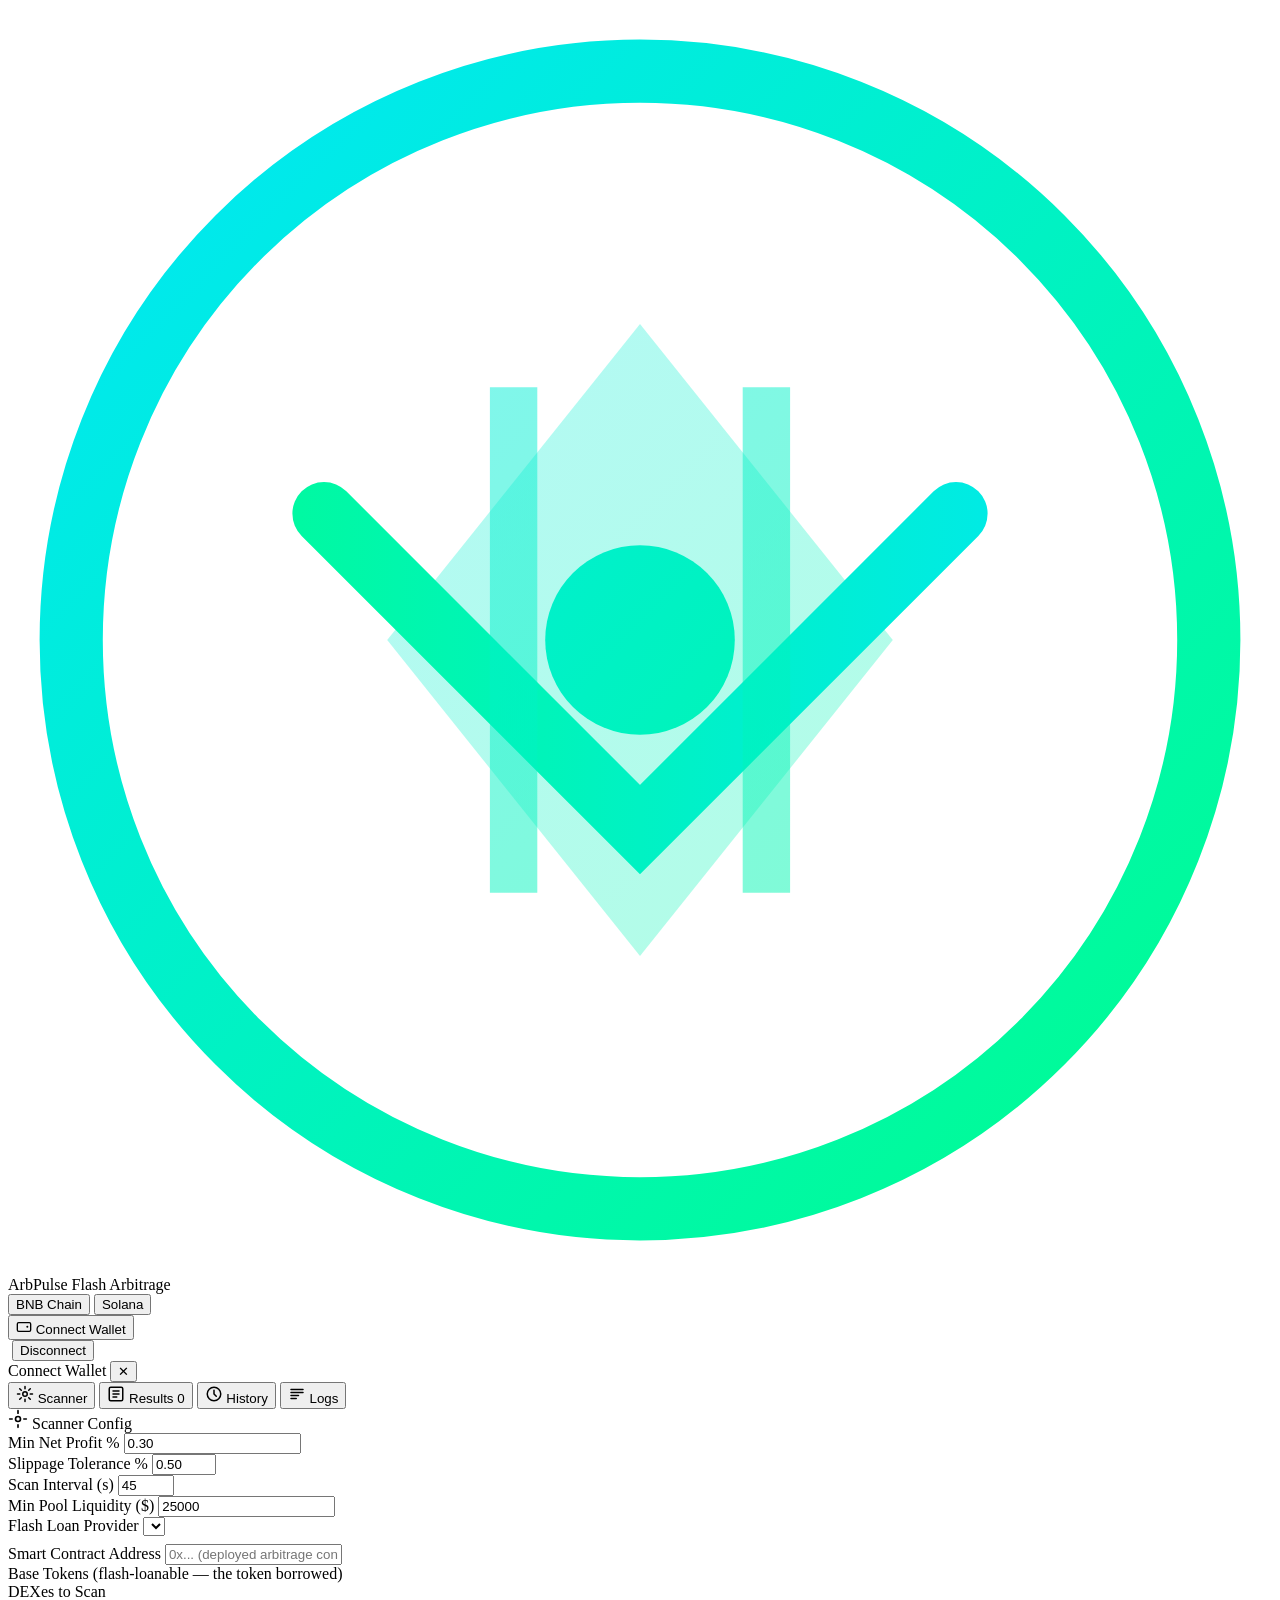
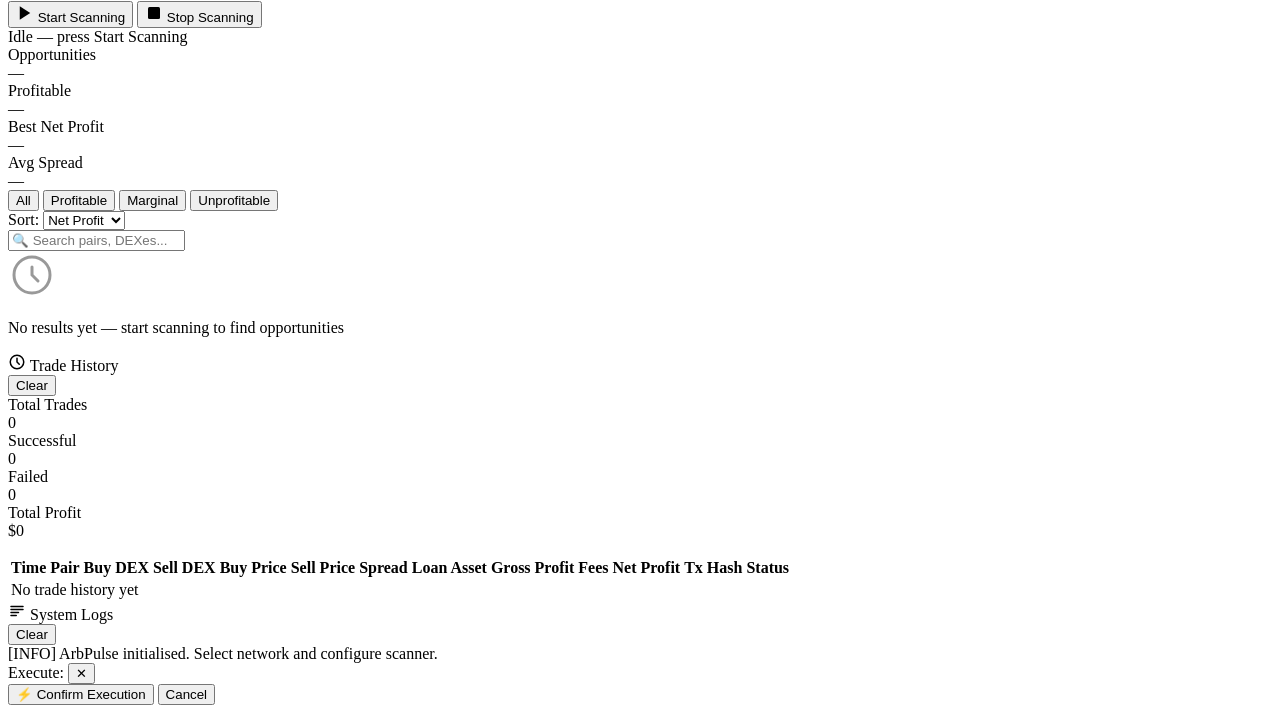
==== frontend/index.html @ ff440da9 "Rename index.html to frontend/index.html" ====
<!DOCTYPE html>
<html lang="en">
<head>
<meta charset="UTF-8">
<meta name="viewport" content="width=device-width, initial-scale=1.0">
<title>ArbPulse — DEX Flash Arbitrage Scanner</title>
<link rel="preconnect" href="https://fonts.googleapis.com">
<link rel="preconnect" href="https://fonts.gstatic.com" crossorigin>
<link href="https://fonts.googleapis.com/css2?family=Space+Mono:wght@400;700&family=Syne:wght@400;600;700;800&display=swap" rel="stylesheet">
<link rel="stylesheet" href="css/styles.css">
</head>
<body>
<div id="noise-overlay"></div>
<div id="grid-bg"></div>

<!-- ─── HEADER ─────────────────────────────────────────────────── -->
<header id="main-header">
  <div class="header-inner">
    <div class="logo-area">
      <svg class="logo-icon" viewBox="0 0 40 40" fill="none" xmlns="http://www.w3.org/2000/svg">
        <circle cx="20" cy="20" r="18" stroke="url(#lgr)" stroke-width="2"/>
        <path d="M12 20 L20 10 L28 20 L20 30 Z" fill="url(#lgr)" opacity="0.3"/>
        <path d="M10 16 L20 26 L30 16" stroke="url(#lgr2)" stroke-width="2" stroke-linecap="round" fill="none"/>
        <circle cx="20" cy="20" r="3" fill="url(#lgr)"/>
        <path d="M16 12 L16 28 M24 12 L24 28" stroke="url(#lgr)" stroke-width="1.5" opacity="0.5"/>
        <defs>
          <linearGradient id="lgr" x1="0" y1="0" x2="40" y2="40" gradientUnits="userSpaceOnUse">
            <stop offset="0%" stop-color="#00e5ff"/>
            <stop offset="100%" stop-color="#00ff87"/>
          </linearGradient>
          <linearGradient id="lgr2" x1="0" y1="0" x2="40" y2="0" gradientUnits="userSpaceOnUse">
            <stop offset="0%" stop-color="#00ff87"/>
            <stop offset="100%" stop-color="#00e5ff"/>
          </linearGradient>
        </defs>
      </svg>
      <div class="logo-text">
        <span class="logo-name">ArbPulse</span>
        <span class="logo-sub">Flash Arbitrage</span>
      </div>
    </div>

    <!-- Network selector -->
    <div class="network-pills">
      <button class="network-pill active" data-network="bsc" id="net-pill-bsc">
        <span class="net-dot bsc"></span> BNB Chain
        <span class="net-connected-dot" id="net-ci-bsc"></span>
      </button>
      <button class="network-pill" data-network="solana" id="net-pill-solana">
        <span class="net-dot sol"></span> Solana
        <span class="net-connected-dot" id="net-ci-solana"></span>
      </button>
    </div>

    <!-- Wallet -->
    <div class="wallet-area">
      <button id="connect-wallet-btn" class="btn-wallet">
        <svg width="16" height="16" viewBox="0 0 24 24" fill="none"><path d="M20 7H4a2 2 0 00-2 2v9a2 2 0 002 2h16a2 2 0 002-2V9a2 2 0 00-2-2z" stroke="currentColor" stroke-width="2"/><circle cx="17" cy="13" r="1.5" fill="currentColor"/></svg>
        Connect Wallet
      </button>
      <div id="wallet-connected" class="wallet-connected hidden">
        <img id="wallet-icon" src="" alt="" class="wallet-provider-icon"/>
        <span id="wallet-address" class="wallet-addr"></span>
        <button id="disconnect-btn" class="btn-disconnect">Disconnect</button>
      </div>
    </div>
  </div>
</header>

<!-- ─── WALLET PICKER MODAL ───────────────────────────────────── -->
<div id="wallet-picker-modal" class="wallet-picker-overlay hidden">
  <div class="wallet-picker-box">
    <div class="wallet-picker-header">
      <span class="wallet-picker-title" id="wallet-picker-title">Connect Wallet</span>
      <button class="wallet-picker-close" id="wallet-picker-close">✕</button>
    </div>
    <div class="wallet-picker-network-label" id="wallet-picker-network-label"></div>
    <div id="wallet-picker-list"></div>
  </div>
</div>

<!-- ─── TAB BAR ────────────────────────────────────────────────── -->
<nav id="tab-bar">
  <button class="tab-btn active" data-tab="scanner">
    <svg width="18" height="18" viewBox="0 0 24 24" fill="none"><circle cx="12" cy="12" r="3" stroke="currentColor" stroke-width="2"/><path d="M12 2v3M12 19v3M2 12h3M19 12h3M4.93 4.93l2.12 2.12M16.95 16.95l2.12 2.12M4.93 19.07l2.12-2.12M16.95 7.05l2.12-2.12" stroke="currentColor" stroke-width="2" stroke-linecap="round"/></svg>
    Scanner
  </button>
  <button class="tab-btn" data-tab="results">
    <svg width="18" height="18" viewBox="0 0 24 24" fill="none"><rect x="3" y="3" width="18" height="18" rx="2" stroke="currentColor" stroke-width="2"/><path d="M8 12h8M8 8h8M8 16h5" stroke="currentColor" stroke-width="2" stroke-linecap="round"/></svg>
    Results
    <span id="results-badge" class="badge hidden">0</span>
  </button>
  <button class="tab-btn" data-tab="history">
    <svg width="18" height="18" viewBox="0 0 24 24" fill="none"><circle cx="12" cy="12" r="9" stroke="currentColor" stroke-width="2"/><path d="M12 7v5l3 3" stroke="currentColor" stroke-width="2" stroke-linecap="round"/></svg>
    History
  </button>
  <button class="tab-btn" data-tab="logs">
    <svg width="18" height="18" viewBox="0 0 24 24" fill="none"><path d="M4 6h16M4 10h16M4 14h10M4 18h7" stroke="currentColor" stroke-width="2" stroke-linecap="round"/></svg>
    Logs
  </button>
</nav>

<!-- ─── MAIN CONTENT ───────────────────────────────────────────── -->
<main id="main-content">

  <!-- ── SCANNER TAB ── -->
  <section id="tab-scanner" class="tab-content active">
    <div class="section-header">
      <svg width="20" height="20" viewBox="0 0 24 24" fill="none"><circle cx="12" cy="12" r="3" stroke="currentColor" stroke-width="2"/><path d="M12 2v3M12 19v3M2 12h3M19 12h3" stroke="currentColor" stroke-width="2" stroke-linecap="round"/></svg>
      Scanner Config
    </div>

    <div class="config-grid">
      <div class="config-field">
        <label>Min Net Profit %</label>
        <input type="number" id="cfg-min-profit" value="0.30" step="0.05" min="0">
      </div>
      <div class="config-field">
        <label>Slippage Tolerance %</label>
        <input type="number" id="cfg-slippage" value="0.50" step="0.05" min="0.1" max="5">
      </div>
      <div class="config-field">
        <label>Scan Interval (s)</label>
        <input type="number" id="cfg-interval" value="45" step="5" min="15" max="300">
      </div>
      <div class="config-field">
        <label>Min Pool Liquidity ($)</label>
        <input type="number" id="cfg-min-liq" value="25000" step="5000" min="1000">
      </div>
      <div class="config-field full-width">
        <label>Flash Loan Provider</label>
        <select id="cfg-flash-provider">
          <!-- Populated by JS based on network -->
        </select>
      </div>
    </div>

    <!-- Contract address -->
    <div class="config-field full-width" style="margin-top:8px">
      <label>Smart Contract Address</label>
      <input type="text" id="cfg-contract" placeholder="0x... (deployed arbitrage contract)">
    </div>

    <!-- Base tokens -->
    <div class="tokens-section">
      <div class="section-label">Base Tokens <span class="label-note">(flash-loanable — the token borrowed)</span></div>
      <div id="base-tokens-grid" class="tokens-grid">
        <!-- Populated by JS -->
      </div>
    </div>

    <!-- DEXes -->
    <div class="dex-section">
      <div class="section-label">DEXes to Scan</div>
      <div id="dex-pills-grid" class="dex-grid">
        <!-- Populated by JS -->
      </div>
    </div>

    <button id="start-scan-btn" class="btn-start">
      <svg width="18" height="18" viewBox="0 0 24 24" fill="none"><polygon points="5,3 19,12 5,21" fill="currentColor"/></svg>
      Start Scanning
    </button>
    <button id="stop-scan-btn" class="btn-stop hidden">
      <svg width="18" height="18" viewBox="0 0 24 24" fill="none"><rect x="4" y="4" width="16" height="16" rx="2" fill="currentColor"/></svg>
      Stop Scanning
    </button>
  </section>

  <!-- ── RESULTS TAB ── -->
  <section id="tab-results" class="tab-content">

    <!-- Status bar -->
    <div id="scan-status-bar" class="status-bar idle">
      <span class="status-dot"></span>
      <span id="scan-status-text">Idle — press Start Scanning</span>
      <span id="scan-countdown" class="countdown hidden"></span>
    </div>

    <!-- Stats -->
    <div class="stats-grid">
      <div class="stat-card">
        <div class="stat-label">Opportunities</div>
        <div class="stat-value" id="stat-total">—</div>
      </div>
      <div class="stat-card highlight">
        <div class="stat-label">Profitable</div>
        <div class="stat-value green" id="stat-profitable">—</div>
      </div>
      <div class="stat-card">
        <div class="stat-label">Best Net Profit</div>
        <div class="stat-value gold" id="stat-best-profit">—</div>
      </div>
      <div class="stat-card">
        <div class="stat-label">Avg Spread</div>
        <div class="stat-value cyan" id="stat-avg-spread">—</div>
      </div>
    </div>

    <!-- Filter tabs -->
    <div class="filter-row">
      <div class="filter-tabs">
        <button class="filter-tab active" data-filter="all">All</button>
        <button class="filter-tab" data-filter="profitable">Profitable</button>
        <button class="filter-tab" data-filter="marginal">Marginal</button>
        <button class="filter-tab" data-filter="unprofitable">Unprofitable</button>
      </div>
      <div class="sort-area">
        <label>Sort:</label>
        <select id="sort-select">
          <option value="netProfitUsd">Net Profit</option>
          <option value="spread">Spread %</option>
          <option value="flashLoanAmountUsd">Loan Size</option>
        </select>
      </div>
      <input type="text" id="search-input" class="search-box" placeholder="🔍 Search pairs, DEXes...">
    </div>

    <!-- Opportunity cards -->
    <div id="opportunity-list">
      <div class="empty-state" id="results-empty">
        <svg width="48" height="48" viewBox="0 0 24 24" fill="none"><circle cx="12" cy="12" r="9" stroke="currentColor" stroke-width="1.5" opacity="0.4"/><path d="M12 8v4l3 3" stroke="currentColor" stroke-width="1.5" stroke-linecap="round" opacity="0.4"/></svg>
        <p>No results yet — start scanning to find opportunities</p>
      </div>
    </div>
  </section>

  <!-- ── HISTORY TAB ── -->
  <section id="tab-history" class="tab-content">
    <div class="history-header">
      <div class="section-header">
        <svg width="18" height="18" viewBox="0 0 24 24" fill="none"><circle cx="12" cy="12" r="9" stroke="currentColor" stroke-width="2"/><path d="M12 7v5l3 3" stroke="currentColor" stroke-width="2" stroke-linecap="round"/></svg>
        Trade History
      </div>
      <button id="clear-history-btn" class="btn-secondary">Clear</button>
    </div>

    <!-- History stats -->
    <div class="stats-grid" style="margin-bottom:16px">
      <div class="stat-card"><div class="stat-label">Total Trades</div><div class="stat-value" id="hist-total">0</div></div>
      <div class="stat-card"><div class="stat-label">Successful</div><div class="stat-value green" id="hist-success">0</div></div>
      <div class="stat-card"><div class="stat-label">Failed</div><div class="stat-value red" id="hist-failed">0</div></div>
      <div class="stat-card"><div class="stat-label">Total Profit</div><div class="stat-value gold" id="hist-total-profit">$0</div></div>
    </div>

    <div class="table-wrapper">
      <table id="history-table">
        <thead>
          <tr>
            <th>Time</th>
            <th>Pair</th>
            <th>Buy DEX</th>
            <th>Sell DEX</th>
            <th>Buy Price</th>
            <th>Sell Price</th>
            <th>Spread</th>
            <th>Loan Asset</th>
            <th>Gross Profit</th>
            <th>Fees</th>
            <th>Net Profit</th>
            <th>Tx Hash</th>
            <th>Status</th>
          </tr>
        </thead>
        <tbody id="history-tbody">
          <tr><td colspan="13" class="empty-row">No trade history yet</td></tr>
        </tbody>
      </table>
    </div>
  </section>

  <!-- ── LOGS TAB ── -->
  <section id="tab-logs" class="tab-content">
    <div class="history-header">
      <div class="section-header">
        <svg width="18" height="18" viewBox="0 0 24 24" fill="none"><path d="M4 6h16M4 10h16M4 14h10M4 18h7" stroke="currentColor" stroke-width="2" stroke-linecap="round"/></svg>
        System Logs
      </div>
      <button id="clear-logs-btn" class="btn-secondary">Clear</button>
    </div>
    <div id="logs-container">
      <div class="log-entry info">[INFO] ArbPulse initialised. Select network and configure scanner.</div>
    </div>
  </section>

</main>

<!-- ─── EXECUTE MODAL ─────────────────────────────────────────── -->
<div id="execute-modal" class="modal-overlay hidden">
  <div class="modal">
    <div class="modal-header">
      <span class="modal-title">Execute: <span id="modal-pair-name"></span></span>
      <button class="modal-close" id="modal-close-btn">✕</button>
    </div>
    <div class="modal-body" id="modal-body">
      <!-- Content injected by JS -->
    </div>
    <div id="modal-execution-steps" class="exec-steps hidden">
      <!-- Steps injected by JS -->
    </div>
    <div class="modal-footer" id="modal-footer">
      <button id="modal-confirm-btn" class="btn-execute">⚡ Confirm Execution</button>
      <button id="modal-cancel-btn" class="btn-secondary">Cancel</button>
    </div>
  </div>
</div>

<!-- Scripts -->
<script src="js/config.js"></script>
<script src="js/wallet.js"></script>
<script src="js/scanner-api.js"></script>
<script src="js/results.js"></script>
<script src="js/history.js"></script>
<script src="js/app.js"></script>
</body>
</html>
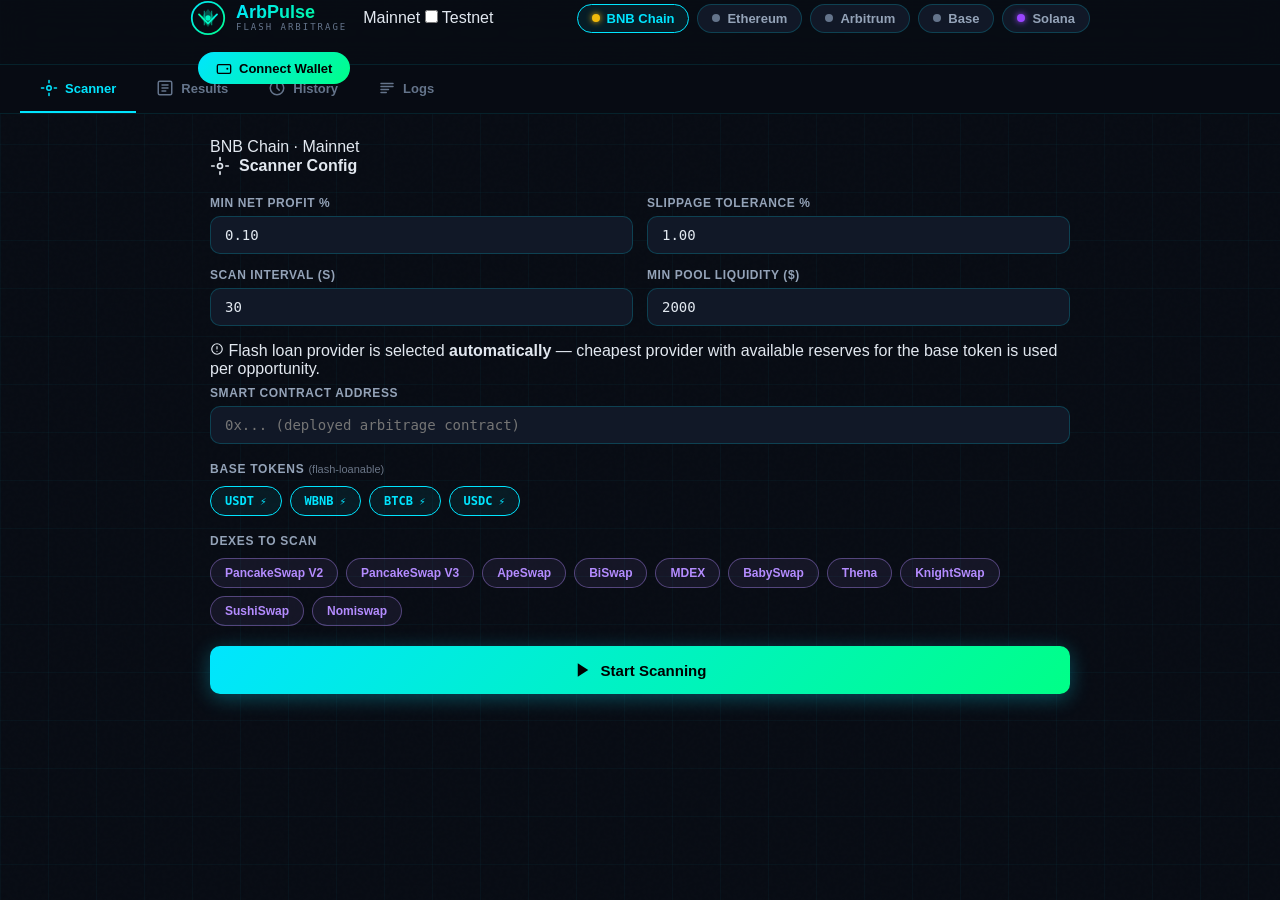
==== commit 81abed7c: "Add files via upload" ====
--- a/frontend/index.html
+++ b/frontend/index.html
@@ -13,7 +13,12 @@
 <div id="noise-overlay"></div>
 <div id="grid-bg"></div>
 
-<!-- ─── HEADER ─────────────────────────────────────────────────── -->
+<!-- ─── TESTNET BANNER ──────────────────────────────────────────────────── -->
+<div id="testnet-banner" class="testnet-banner hidden">
+  ⚠ TESTNET MODE — Transactions use test tokens with no real value
+</div>
+
+<!-- ─── HEADER ─────────────────────────────────────────────────────────── -->
 <header id="main-header">
   <div class="header-inner">
     <div class="logo-area">
@@ -25,12 +30,10 @@
         <path d="M16 12 L16 28 M24 12 L24 28" stroke="url(#lgr)" stroke-width="1.5" opacity="0.5"/>
         <defs>
           <linearGradient id="lgr" x1="0" y1="0" x2="40" y2="40" gradientUnits="userSpaceOnUse">
-            <stop offset="0%" stop-color="#00e5ff"/>
-            <stop offset="100%" stop-color="#00ff87"/>
+            <stop offset="0%" stop-color="#00e5ff"/><stop offset="100%" stop-color="#00ff87"/>
           </linearGradient>
           <linearGradient id="lgr2" x1="0" y1="0" x2="40" y2="0" gradientUnits="userSpaceOnUse">
-            <stop offset="0%" stop-color="#00ff87"/>
-            <stop offset="100%" stop-color="#00e5ff"/>
+            <stop offset="0%" stop-color="#00ff87"/><stop offset="100%" stop-color="#00e5ff"/>
           </linearGradient>
         </defs>
       </svg>
@@ -40,11 +43,33 @@
       </div>
     </div>
 
-    <!-- Network selector -->
-    <div class="network-pills">
+    <!-- Mainnet / Testnet toggle -->
+    <div class="net-mode-toggle">
+      <span class="net-mode-label" id="net-mode-label-main">Mainnet</span>
+      <label class="toggle-switch">
+        <input type="checkbox" id="testnet-toggle">
+        <span class="toggle-slider"></span>
+      </label>
+      <span class="net-mode-label" id="net-mode-label-test">Testnet</span>
+    </div>
+
+    <!-- Network selector — 5 networks -->
+    <div class="network-pills" id="network-pills">
       <button class="network-pill active" data-network="bsc" id="net-pill-bsc">
         <span class="net-dot bsc"></span> BNB Chain
         <span class="net-connected-dot" id="net-ci-bsc"></span>
+      </button>
+      <button class="network-pill" data-network="eth" id="net-pill-eth">
+        <span class="net-dot eth"></span> Ethereum
+        <span class="net-connected-dot" id="net-ci-eth"></span>
+      </button>
+      <button class="network-pill" data-network="arb" id="net-pill-arb">
+        <span class="net-dot arb"></span> Arbitrum
+        <span class="net-connected-dot" id="net-ci-arb"></span>
+      </button>
+      <button class="network-pill" data-network="base" id="net-pill-base">
+        <span class="net-dot base"></span> Base
+        <span class="net-connected-dot" id="net-ci-base"></span>
       </button>
       <button class="network-pill" data-network="solana" id="net-pill-solana">
         <span class="net-dot sol"></span> Solana
@@ -67,7 +92,7 @@
   </div>
 </header>
 
-<!-- ─── WALLET PICKER MODAL ───────────────────────────────────── -->
+<!-- ─── WALLET PICKER MODAL ───────────────────────────────────────────── -->
 <div id="wallet-picker-modal" class="wallet-picker-overlay hidden">
   <div class="wallet-picker-box">
     <div class="wallet-picker-header">
@@ -79,10 +104,10 @@
   </div>
 </div>
 
-<!-- ─── TAB BAR ────────────────────────────────────────────────── -->
+<!-- ─── TAB BAR ────────────────────────────────────────────────────────── -->
 <nav id="tab-bar">
   <button class="tab-btn active" data-tab="scanner">
-    <svg width="18" height="18" viewBox="0 0 24 24" fill="none"><circle cx="12" cy="12" r="3" stroke="currentColor" stroke-width="2"/><path d="M12 2v3M12 19v3M2 12h3M19 12h3M4.93 4.93l2.12 2.12M16.95 16.95l2.12 2.12M4.93 19.07l2.12-2.12M16.95 7.05l2.12-2.12" stroke="currentColor" stroke-width="2" stroke-linecap="round"/></svg>
+    <svg width="18" height="18" viewBox="0 0 24 24" fill="none"><circle cx="12" cy="12" r="3" stroke="currentColor" stroke-width="2"/><path d="M12 2v3M12 19v3M2 12h3M19 12h3" stroke="currentColor" stroke-width="2" stroke-linecap="round"/></svg>
     Scanner
   </button>
   <button class="tab-btn" data-tab="results">
@@ -100,11 +125,18 @@
   </button>
 </nav>
 
-<!-- ─── MAIN CONTENT ───────────────────────────────────────────── -->
+<!-- ─── MAIN CONTENT ───────────────────────────────────────────────────── -->
 <main id="main-content">
 
   <!-- ── SCANNER TAB ── -->
   <section id="tab-scanner" class="tab-content active">
+
+    <!-- Network mode indicator inside scanner -->
+    <div id="scanner-mode-indicator" class="scanner-mode-indicator mainnet">
+      <span id="scanner-mode-dot" class="scanner-mode-dot"></span>
+      <span id="scanner-mode-text">BNB Chain · Mainnet</span>
+    </div>
+
     <div class="section-header">
       <svg width="20" height="20" viewBox="0 0 24 24" fill="none"><circle cx="12" cy="12" r="3" stroke="currentColor" stroke-width="2"/><path d="M12 2v3M12 19v3M2 12h3M19 12h3" stroke="currentColor" stroke-width="2" stroke-linecap="round"/></svg>
       Scanner Config
@@ -113,26 +145,26 @@
     <div class="config-grid">
       <div class="config-field">
         <label>Min Net Profit %</label>
-        <input type="number" id="cfg-min-profit" value="0.30" step="0.05" min="0">
+        <input type="number" id="cfg-min-profit" value="0.10" step="0.05" min="0">
       </div>
       <div class="config-field">
         <label>Slippage Tolerance %</label>
-        <input type="number" id="cfg-slippage" value="0.50" step="0.05" min="0.1" max="5">
+        <input type="number" id="cfg-slippage" value="1.00" step="0.05" min="0.1" max="5">
       </div>
       <div class="config-field">
         <label>Scan Interval (s)</label>
-        <input type="number" id="cfg-interval" value="45" step="5" min="15" max="300">
+        <input type="number" id="cfg-interval" value="30" step="5" min="15" max="300">
       </div>
       <div class="config-field">
         <label>Min Pool Liquidity ($)</label>
-        <input type="number" id="cfg-min-liq" value="25000" step="5000" min="1000">
-      </div>
-      <div class="config-field full-width">
-        <label>Flash Loan Provider</label>
-        <select id="cfg-flash-provider">
-          <!-- Populated by JS based on network -->
-        </select>
-      </div>
+        <input type="number" id="cfg-min-liq" value="2000" step="1000" min="500">
+      </div>
+    </div>
+
+    <!-- Flash loan provider info banner (auto-selection) -->
+    <div class="flash-auto-banner">
+      <svg width="14" height="14" viewBox="0 0 24 24" fill="none"><circle cx="12" cy="12" r="9" stroke="currentColor" stroke-width="2"/><path d="M12 8v4M12 16h.01" stroke="currentColor" stroke-width="2" stroke-linecap="round"/></svg>
+      <span>Flash loan provider is selected <strong>automatically</strong> — cheapest provider with available reserves for the base token is used per opportunity.</span>
     </div>
 
     <!-- Contract address -->
@@ -143,18 +175,14 @@
 
     <!-- Base tokens -->
     <div class="tokens-section">
-      <div class="section-label">Base Tokens <span class="label-note">(flash-loanable — the token borrowed)</span></div>
-      <div id="base-tokens-grid" class="tokens-grid">
-        <!-- Populated by JS -->
-      </div>
+      <div class="section-label">Base Tokens <span class="label-note">(flash-loanable)</span></div>
+      <div id="base-tokens-grid" class="tokens-grid"></div>
     </div>
 
     <!-- DEXes -->
     <div class="dex-section">
       <div class="section-label">DEXes to Scan</div>
-      <div id="dex-pills-grid" class="dex-grid">
-        <!-- Populated by JS -->
-      </div>
+      <div id="dex-pills-grid" class="dex-grid"></div>
     </div>
 
     <button id="start-scan-btn" class="btn-start">
@@ -169,15 +197,12 @@
 
   <!-- ── RESULTS TAB ── -->
   <section id="tab-results" class="tab-content">
-
-    <!-- Status bar -->
     <div id="scan-status-bar" class="status-bar idle">
       <span class="status-dot"></span>
       <span id="scan-status-text">Idle — press Start Scanning</span>
       <span id="scan-countdown" class="countdown hidden"></span>
     </div>
 
-    <!-- Stats -->
     <div class="stats-grid">
       <div class="stat-card">
         <div class="stat-label">Opportunities</div>
@@ -197,7 +222,6 @@
       </div>
     </div>
 
-    <!-- Filter tabs -->
     <div class="filter-row">
       <div class="filter-tabs">
         <button class="filter-tab active" data-filter="all">All</button>
@@ -216,7 +240,6 @@
       <input type="text" id="search-input" class="search-box" placeholder="🔍 Search pairs, DEXes...">
     </div>
 
-    <!-- Opportunity cards -->
     <div id="opportunity-list">
       <div class="empty-state" id="results-empty">
         <svg width="48" height="48" viewBox="0 0 24 24" fill="none"><circle cx="12" cy="12" r="9" stroke="currentColor" stroke-width="1.5" opacity="0.4"/><path d="M12 8v4l3 3" stroke="currentColor" stroke-width="1.5" stroke-linecap="round" opacity="0.4"/></svg>
@@ -234,32 +257,21 @@
       </div>
       <button id="clear-history-btn" class="btn-secondary">Clear</button>
     </div>
-
-    <!-- History stats -->
     <div class="stats-grid" style="margin-bottom:16px">
       <div class="stat-card"><div class="stat-label">Total Trades</div><div class="stat-value" id="hist-total">0</div></div>
       <div class="stat-card"><div class="stat-label">Successful</div><div class="stat-value green" id="hist-success">0</div></div>
       <div class="stat-card"><div class="stat-label">Failed</div><div class="stat-value red" id="hist-failed">0</div></div>
       <div class="stat-card"><div class="stat-label">Total Profit</div><div class="stat-value gold" id="hist-total-profit">$0</div></div>
     </div>
-
     <div class="table-wrapper">
       <table id="history-table">
         <thead>
           <tr>
-            <th>Time</th>
-            <th>Pair</th>
-            <th>Buy DEX</th>
-            <th>Sell DEX</th>
-            <th>Buy Price</th>
-            <th>Sell Price</th>
-            <th>Spread</th>
-            <th>Loan Asset</th>
-            <th>Gross Profit</th>
-            <th>Fees</th>
-            <th>Net Profit</th>
-            <th>Tx Hash</th>
-            <th>Status</th>
+            <th>Time</th><th>Pair</th><th>Network</th>
+            <th>Buy DEX</th><th>Sell DEX</th>
+            <th>Spread</th><th>Loan Asset</th><th>Provider</th>
+            <th>Gross</th><th>Fees</th><th>Net</th>
+            <th>Tx Hash</th><th>Status</th>
           </tr>
         </thead>
         <tbody id="history-tbody">
@@ -279,25 +291,21 @@
       <button id="clear-logs-btn" class="btn-secondary">Clear</button>
     </div>
     <div id="logs-container">
-      <div class="log-entry info">[INFO] ArbPulse initialised. Select network and configure scanner.</div>
+      <div class="log-entry info">[INFO] ArbPulse initialised. Select network and mode, then start scanning.</div>
     </div>
   </section>
 
 </main>
 
-<!-- ─── EXECUTE MODAL ─────────────────────────────────────────── -->
+<!-- ─── EXECUTE MODAL ─────────────────────────────────────────────────── -->
 <div id="execute-modal" class="modal-overlay hidden">
   <div class="modal">
     <div class="modal-header">
       <span class="modal-title">Execute: <span id="modal-pair-name"></span></span>
       <button class="modal-close" id="modal-close-btn">✕</button>
     </div>
-    <div class="modal-body" id="modal-body">
-      <!-- Content injected by JS -->
-    </div>
-    <div id="modal-execution-steps" class="exec-steps hidden">
-      <!-- Steps injected by JS -->
-    </div>
+    <div class="modal-body" id="modal-body"></div>
+    <div id="modal-execution-steps" class="exec-steps hidden"></div>
     <div class="modal-footer" id="modal-footer">
       <button id="modal-confirm-btn" class="btn-execute">⚡ Confirm Execution</button>
       <button id="modal-cancel-btn" class="btn-secondary">Cancel</button>
@@ -305,7 +313,6 @@
   </div>
 </div>
 
-<!-- Scripts -->
 <script src="js/config.js"></script>
 <script src="js/wallet.js"></script>
 <script src="js/scanner-api.js"></script>
--- a/frontend/css/styles.css
+++ b/frontend/css/styles.css
@@ -0,0 +1,684 @@
+/* ─── ArbPulse — CSS — Cyberpunk Dark Theme ───────────────────────────────── */
+
+:root {
+  --bg:         #080c14;
+  --bg2:        #0d1220;
+  --bg3:        #111827;
+  --bg4:        #1a2236;
+  --border:     rgba(0,229,255,0.1);
+  --border2:    rgba(0,229,255,0.2);
+  --cyan:       #00e5ff;
+  --green:      #00ff87;
+  --gold:       #ffd166;
+  --red:        #ff4d6d;
+  --purple:     #b48cff;
+  --text:       #e2e8f0;
+  --text-dim:   #64748b;
+  --text-muted: #94a3b8;
+  --font-mono:  'Space Mono', monospace;
+  --font-main:  'Syne', sans-serif;
+  --radius:     10px;
+  --shadow:     0 4px 24px rgba(0,0,0,0.5);
+  --glow-cyan:  0 0 20px rgba(0,229,255,0.25);
+  --glow-green: 0 0 20px rgba(0,255,135,0.25);
+}
+
+*, *::before, *::after { box-sizing: border-box; margin: 0; padding: 0; }
+
+html { scroll-behavior: smooth; }
+
+body {
+  background: var(--bg);
+  color: var(--text);
+  font-family: var(--font-main);
+  min-height: 100vh;
+  overflow-x: hidden;
+}
+
+/* ─── Background effects ──────────────────────────────────────────────────── */
+#noise-overlay {
+  position: fixed; inset: 0; pointer-events: none; z-index: 0;
+  background-image: url("data:image/svg+xml,%3Csvg viewBox='0 0 256 256' xmlns='http://www.w3.org/2000/svg'%3E%3Cfilter id='noise'%3E%3CfeTurbulence type='fractalNoise' baseFrequency='0.9' numOctaves='4' stitchTiles='stitch'/%3E%3C/filter%3E%3Crect width='100%25' height='100%25' filter='url(%23noise)' opacity='0.03'/%3E%3C/svg%3E");
+  opacity: 0.4;
+}
+
+#grid-bg {
+  position: fixed; inset: 0; pointer-events: none; z-index: 0;
+  background-image:
+    linear-gradient(rgba(0,229,255,0.03) 1px, transparent 1px),
+    linear-gradient(90deg, rgba(0,229,255,0.03) 1px, transparent 1px);
+  background-size: 48px 48px;
+}
+
+/* ─── Header ──────────────────────────────────────────────────────────────── */
+#main-header {
+  position: sticky; top: 0; z-index: 100;
+  background: rgba(8,12,20,0.92);
+  backdrop-filter: blur(16px);
+  border-bottom: 1px solid var(--border);
+  padding: 0 20px;
+}
+
+.header-inner {
+  max-width: 900px; margin: 0 auto;
+  display: flex; align-items: center; gap: 16px;
+  height: 64px; flex-wrap: wrap;
+}
+
+.logo-area { display: flex; align-items: center; gap: 10px; }
+
+.logo-icon { width: 36px; height: 36px; flex-shrink: 0; }
+
+.logo-text { display: flex; flex-direction: column; }
+.logo-name { font-size: 18px; font-weight: 800; background: linear-gradient(135deg,var(--cyan),var(--green)); -webkit-background-clip: text; -webkit-text-fill-color: transparent; background-clip: text; line-height: 1; }
+.logo-sub { font-size: 9px; letter-spacing: 2px; text-transform: uppercase; color: var(--text-dim); font-family: var(--font-mono); line-height: 1.4; }
+
+.network-pills { display: flex; gap: 8px; margin-left: auto; }
+
+.network-pill {
+  display: flex; align-items: center; gap: 7px;
+  padding: 6px 14px; border-radius: 50px;
+  background: var(--bg3); border: 1px solid var(--border2);
+  color: var(--text-muted); font-family: var(--font-main); font-size: 13px; font-weight: 600;
+  cursor: pointer; transition: all 0.2s;
+}
+.network-pill:hover { border-color: var(--cyan); color: var(--text); }
+.network-pill.active { background: rgba(0,229,255,0.08); border-color: var(--cyan); color: var(--cyan); }
+
+.net-dot { width: 8px; height: 8px; border-radius: 50%; background: var(--text-dim); }
+.net-dot.bsc { background: #f0b90b; box-shadow: 0 0 6px #f0b90b; }
+.net-dot.sol { background: #9945ff; box-shadow: 0 0 6px #9945ff; }
+
+/* Green dot shown on network pill when wallet is connected to that network */
+.net-connected-dot {
+  width: 7px; height: 7px; border-radius: 50%;
+  background: var(--green); box-shadow: 0 0 5px var(--green);
+  position: absolute; top: 3px; right: 3px;
+  display: none;
+  animation: blink-dot 2s ease infinite;
+}
+.network-pill { position: relative; }
+.network-pill.wallet-connected-on .net-connected-dot { display: block; }
+
+@keyframes blink-dot {
+  0%,100% { opacity: 1; } 50% { opacity: 0.4; }
+}
+
+/* ─── Wallet Picker Modal ──────────────────────────────────────────────────── */
+.wallet-picker-overlay {
+  position: fixed; inset: 0; z-index: 300;
+  background: rgba(0,0,0,0.78); backdrop-filter: blur(10px);
+  display: flex; align-items: center; justify-content: center;
+  padding: 20px; animation: fade-in 0.2s ease;
+}
+.wallet-picker-overlay.hidden { display: none !important; }
+
+.wallet-picker-box {
+  background: var(--bg2); border: 1px solid var(--border2);
+  border-radius: 16px; width: 100%; max-width: 380px;
+  overflow: hidden;
+  box-shadow: 0 24px 80px rgba(0,0,0,0.8), 0 0 40px rgba(0,229,255,0.12);
+  animation: modal-in 0.25s ease;
+}
+
+.wallet-picker-header {
+  display: flex; align-items: center; justify-content: space-between;
+  padding: 18px 20px 14px; border-bottom: 1px solid var(--border);
+}
+.wallet-picker-title { font-size: 15px; font-weight: 700; }
+.wallet-picker-close {
+  background: none; border: none; color: var(--text-dim);
+  font-size: 16px; cursor: pointer; padding: 2px 8px; border-radius: 6px;
+  transition: color 0.15s;
+}
+.wallet-picker-close:hover { color: var(--text); }
+
+.wallet-picker-network-label {
+  padding: 12px 20px 6px;
+  font-size: 10px; font-weight: 700; text-transform: uppercase;
+  letter-spacing: 0.1em; color: var(--text-dim);
+}
+
+.wallet-option {
+  display: flex; align-items: center; gap: 14px;
+  padding: 13px 20px; cursor: pointer;
+  transition: background 0.15s;
+  border-bottom: 1px solid var(--border);
+}
+.wallet-option:last-child { border-bottom: none; }
+.wallet-option:hover { background: rgba(0,229,255,0.05); }
+.wallet-option.detected:hover { background: rgba(0,255,135,0.04); }
+
+.wallet-option-icon {
+  width: 42px; height: 42px; border-radius: 12px;
+  display: flex; align-items: center; justify-content: center;
+  font-size: 22px; flex-shrink: 0; background: var(--bg4);
+}
+.wallet-option.detected .wallet-option-icon { background: rgba(0,229,255,0.08); }
+
+.wallet-option-info { flex: 1; }
+.wallet-option-name { font-size: 14px; font-weight: 700; color: var(--text); }
+.wallet-option-desc { font-size: 11px; color: var(--text-dim); margin-top: 2px; }
+
+.wallet-status-badge {
+  padding: 3px 9px; border-radius: 50px;
+  font-size: 10px; font-weight: 700; font-family: var(--font-mono);
+  flex-shrink: 0;
+}
+.wallet-status-badge.detected {
+  background: rgba(0,255,135,0.1); color: var(--green);
+  border: 1px solid rgba(0,255,135,0.25);
+}
+.wallet-status-badge.install {
+  background: var(--bg4); color: var(--text-dim);
+  border: 1px solid var(--border);
+}
+
+/* ─── Wallet ──────────────────────────────────────────────────────────────── */
+.wallet-area { margin-left: 8px; }
+
+.btn-wallet {
+  display: flex; align-items: center; gap: 7px;
+  padding: 8px 18px; border-radius: 50px;
+  background: linear-gradient(135deg,var(--cyan),var(--green));
+  color: #000; font-family: var(--font-main); font-size: 13px; font-weight: 700;
+  border: none; cursor: pointer; transition: transform 0.15s, box-shadow 0.15s;
+}
+.btn-wallet:hover { transform: translateY(-1px); box-shadow: var(--glow-cyan); }
+
+.wallet-connected { display: flex; align-items: center; gap: 8px; }
+.wallet-provider-icon { width: 20px; height: 20px; border-radius: 50%; }
+.wallet-addr { font-family: var(--font-mono); font-size: 12px; color: var(--green); background: rgba(0,255,135,0.1); padding: 4px 10px; border-radius: 50px; border: 1px solid rgba(0,255,135,0.3); }
+.btn-disconnect { padding: 6px 12px; border-radius: 50px; background: transparent; border: 1px solid var(--red); color: var(--red); font-size: 12px; font-family: var(--font-main); cursor: pointer; transition: all 0.15s; }
+.btn-disconnect:hover { background: rgba(255,77,109,0.1); }
+
+.hidden { display: none !important; }
+
+/* ─── Tab bar ─────────────────────────────────────────────────────────────── */
+#tab-bar {
+  position: sticky; top: 64px; z-index: 90;
+  background: rgba(8,12,20,0.95);
+  backdrop-filter: blur(12px);
+  border-bottom: 1px solid var(--border);
+  display: flex; gap: 0; padding: 0 20px;
+  max-width: 100%; overflow-x: auto;
+}
+
+.tab-btn {
+  display: flex; align-items: center; gap: 7px;
+  padding: 14px 20px; border: none; background: none;
+  color: var(--text-dim); font-family: var(--font-main); font-size: 13px; font-weight: 600;
+  cursor: pointer; border-bottom: 2px solid transparent;
+  transition: all 0.2s; white-space: nowrap; position: relative;
+}
+.tab-btn:hover { color: var(--text); }
+.tab-btn.active { color: var(--cyan); border-bottom-color: var(--cyan); }
+
+.badge {
+  background: var(--green); color: #000; font-size: 10px; font-weight: 700;
+  padding: 1px 6px; border-radius: 10px; font-family: var(--font-mono);
+}
+
+/* ─── Main content ────────────────────────────────────────────────────────── */
+#main-content { max-width: 900px; margin: 0 auto; padding: 24px 20px 80px; position: relative; z-index: 1; }
+
+.tab-content { display: none; }
+.tab-content.active { display: block; animation: fade-in 0.25s ease; }
+
+@keyframes fade-in { from { opacity: 0; transform: translateY(6px); } to { opacity: 1; transform: translateY(0); } }
+
+/* ─── Scanner config ──────────────────────────────────────────────────────── */
+.section-header {
+  display: flex; align-items: center; gap: 9px;
+  font-size: 16px; font-weight: 700; color: var(--text);
+  margin-bottom: 20px;
+}
+
+.config-grid {
+  display: grid; grid-template-columns: 1fr 1fr; gap: 14px;
+  margin-bottom: 16px;
+}
+
+.config-field { display: flex; flex-direction: column; gap: 6px; }
+.config-field.full-width { grid-column: 1 / -1; }
+
+.config-field label {
+  font-size: 12px; font-weight: 600; color: var(--text-muted);
+  text-transform: uppercase; letter-spacing: 0.05em;
+}
+
+.config-field input,
+.config-field select {
+  background: var(--bg3); border: 1px solid var(--border2);
+  color: var(--text); padding: 10px 14px; border-radius: var(--radius);
+  font-family: var(--font-mono); font-size: 14px;
+  transition: border-color 0.2s, box-shadow 0.2s; outline: none;
+  width: 100%;
+}
+.config-field input:focus,
+.config-field select:focus { border-color: var(--cyan); box-shadow: 0 0 0 2px rgba(0,229,255,0.1); }
+.config-field select option { background: var(--bg3); }
+
+/* ─── Tokens & DEX pills ──────────────────────────────────────────────────── */
+.tokens-section, .dex-section { margin: 18px 0; }
+
+.section-label {
+  font-size: 12px; font-weight: 700; color: var(--text-muted);
+  text-transform: uppercase; letter-spacing: 0.06em;
+  margin-bottom: 10px;
+}
+.label-note { text-transform: none; font-weight: 400; opacity: 0.7; letter-spacing: 0; font-size: 11px; }
+
+.tokens-grid { display: flex; flex-wrap: wrap; gap: 8px; }
+.dex-grid { display: flex; flex-wrap: wrap; gap: 8px; }
+
+.token-pill {
+  display: flex; align-items: center; gap: 6px;
+  padding: 7px 14px; border-radius: 50px;
+  background: rgba(0,229,255,0.07); border: 1.5px solid var(--cyan);
+  color: var(--cyan); font-family: var(--font-mono); font-size: 12px; font-weight: 700;
+  cursor: pointer; transition: all 0.15s; user-select: none;
+}
+.token-pill .flash-icon { font-size: 11px; }
+.token-pill.inactive { background: var(--bg3); border-color: var(--border2); color: var(--text-dim); }
+.token-pill.inactive:hover { border-color: var(--cyan); color: var(--text); }
+
+.dex-pill {
+  padding: 7px 14px; border-radius: 50px;
+  background: rgba(180,140,255,0.08); border: 1.5px solid rgba(180,140,255,0.4);
+  color: var(--purple); font-family: var(--font-main); font-size: 12px; font-weight: 600;
+  cursor: pointer; transition: all 0.15s; user-select: none;
+}
+.dex-pill.inactive { background: var(--bg3); border-color: var(--border2); color: var(--text-dim); }
+.dex-pill.inactive:hover { border-color: rgba(180,140,255,0.4); color: var(--text); }
+.dex-pill:hover { background: rgba(180,140,255,0.15); }
+
+/* ─── Buttons ─────────────────────────────────────────────────────────────── */
+.btn-start, .btn-stop {
+  width: 100%; padding: 15px; border-radius: var(--radius);
+  font-family: var(--font-main); font-size: 15px; font-weight: 700;
+  display: flex; align-items: center; justify-content: center; gap: 9px;
+  border: none; cursor: pointer; transition: all 0.2s; margin-top: 20px;
+}
+
+.btn-start {
+  background: linear-gradient(135deg,var(--cyan),var(--green));
+  color: #000; box-shadow: 0 4px 20px rgba(0,229,255,0.3);
+}
+.btn-start:hover { transform: translateY(-2px); box-shadow: 0 8px 30px rgba(0,229,255,0.4); }
+.btn-start:active { transform: translateY(0); }
+
+.btn-stop {
+  background: rgba(255,77,109,0.12); border: 1.5px solid var(--red);
+  color: var(--red);
+}
+.btn-stop:hover { background: rgba(255,77,109,0.2); }
+
+.btn-secondary {
+  padding: 7px 16px; border-radius: var(--radius);
+  background: var(--bg3); border: 1px solid var(--border2);
+  color: var(--text-muted); font-family: var(--font-main); font-size: 12px; font-weight: 600;
+  cursor: pointer; transition: all 0.15s;
+}
+.btn-secondary:hover { border-color: var(--cyan); color: var(--text); }
+
+/* ─── Status bar ──────────────────────────────────────────────────────────── */
+.status-bar {
+  display: flex; align-items: center; gap: 10px;
+  padding: 12px 16px; border-radius: var(--radius);
+  background: var(--bg3); border: 1px solid var(--border);
+  margin-bottom: 16px; font-size: 13px; color: var(--text-muted);
+}
+.status-bar.scanning { border-color: rgba(0,229,255,0.4); background: rgba(0,229,255,0.05); color: var(--text); }
+.status-bar.error { border-color: rgba(255,77,109,0.4); color: var(--red); }
+
+.status-dot {
+  width: 9px; height: 9px; border-radius: 50%; background: var(--text-dim);
+  flex-shrink: 0;
+}
+.status-bar.scanning .status-dot { background: var(--cyan); animation: blink 1.2s ease infinite; }
+.status-bar.error .status-dot { background: var(--red); }
+
+@keyframes blink { 0%,100%{opacity:1; transform:scale(1);} 50%{opacity:0.5; transform:scale(0.85);} }
+
+.countdown { font-family: var(--font-mono); font-size: 12px; color: var(--cyan); margin-left: auto; }
+
+/* ─── Stats grid ──────────────────────────────────────────────────────────── */
+.stats-grid { display: grid; grid-template-columns: repeat(4,1fr); gap: 12px; margin-bottom: 16px; }
+
+.stat-card {
+  background: var(--bg3); border: 1px solid var(--border);
+  border-radius: var(--radius); padding: 16px;
+  transition: border-color 0.2s;
+}
+.stat-card.highlight { border-color: rgba(0,255,135,0.2); background: rgba(0,255,135,0.04); }
+.stat-card:hover { border-color: var(--border2); }
+
+.stat-label { font-size: 11px; font-weight: 600; color: var(--text-dim); text-transform: uppercase; letter-spacing: 0.05em; margin-bottom: 6px; }
+.stat-value { font-family: var(--font-mono); font-size: 24px; font-weight: 700; color: var(--text); }
+.stat-value.green { color: var(--green); }
+.stat-value.gold  { color: var(--gold); }
+.stat-value.cyan  { color: var(--cyan); }
+.stat-value.red   { color: var(--red); }
+
+/* ─── Filter row ──────────────────────────────────────────────────────────── */
+.filter-row { display: flex; align-items: center; gap: 10px; margin-bottom: 14px; flex-wrap: wrap; }
+
+.filter-tabs { display: flex; gap: 4px; background: var(--bg3); padding: 4px; border-radius: 8px; }
+.filter-tab {
+  padding: 6px 14px; border-radius: 6px; border: none; background: none;
+  color: var(--text-dim); font-family: var(--font-main); font-size: 13px; font-weight: 600;
+  cursor: pointer; transition: all 0.15s;
+}
+.filter-tab:hover { color: var(--text); }
+.filter-tab.active { background: rgba(0,229,255,0.1); color: var(--cyan); }
+
+.sort-area { display: flex; align-items: center; gap: 6px; font-size: 12px; color: var(--text-muted); }
+.sort-area select { background: var(--bg3); border: 1px solid var(--border2); color: var(--text); padding: 6px 10px; border-radius: 6px; font-size: 12px; font-family: var(--font-mono); outline: none; cursor: pointer; }
+
+.search-box {
+  margin-left: auto; background: var(--bg3); border: 1px solid var(--border2);
+  color: var(--text); padding: 7px 12px; border-radius: 8px;
+  font-family: var(--font-main); font-size: 13px; outline: none;
+  transition: border-color 0.2s; min-width: 200px;
+}
+.search-box:focus { border-color: var(--cyan); }
+.search-box::placeholder { color: var(--text-dim); }
+
+/* ─── Opportunity cards ───────────────────────────────────────────────────── */
+#opportunity-list { display: flex; flex-direction: column; gap: 12px; }
+
+.opp-card {
+  background: var(--bg3); border: 1px solid var(--border);
+  border-radius: 12px; overflow: hidden;
+  transition: border-color 0.2s, box-shadow 0.2s;
+  animation: card-in 0.3s ease;
+}
+.opp-card.profitable { border-color: rgba(0,255,135,0.2); }
+.opp-card.profitable:hover { border-color: rgba(0,255,135,0.5); box-shadow: 0 4px 24px rgba(0,255,135,0.1); }
+.opp-card.marginal { border-color: rgba(255,209,102,0.2); }
+.opp-card.unprofitable { border-color: rgba(255,77,109,0.15); opacity: 0.7; }
+
+@keyframes card-in { from { opacity:0; transform:translateY(8px); } to { opacity:1; transform:translateY(0); } }
+
+.opp-header {
+  display: flex; align-items: center; gap: 12px;
+  padding: 14px 16px 10px;
+}
+
+.pair-icons { display: flex; position: relative; width: 40px; height: 28px; flex-shrink: 0; }
+.pair-icon {
+  width: 26px; height: 26px; border-radius: 50%;
+  background: var(--bg4); border: 1.5px solid var(--border2);
+  display: flex; align-items: center; justify-content: center;
+  font-size: 9px; font-weight: 800; font-family: var(--font-mono);
+  position: absolute; top: 0;
+}
+.pair-icon:first-child { left: 0; z-index: 2; }
+.pair-icon:last-child { left: 14px; z-index: 1; }
+
+.pair-info { flex: 1; }
+.pair-name { font-size: 15px; font-weight: 700; color: var(--text); }
+.pair-route { font-size: 11px; color: var(--text-dim); font-family: var(--font-mono); margin-top: 1px; }
+
+.profit-badge {
+  padding: 5px 12px; border-radius: 50px; font-size: 11px; font-weight: 700; font-family: var(--font-mono);
+}
+.profit-badge.profitable { background: rgba(0,255,135,0.12); color: var(--green); border: 1px solid rgba(0,255,135,0.3); }
+.profit-badge.marginal   { background: rgba(255,209,102,0.12); color: var(--gold); border: 1px solid rgba(255,209,102,0.3); }
+.profit-badge.unprofitable { background: rgba(255,77,109,0.1); color: var(--red); border: 1px solid rgba(255,77,109,0.25); }
+
+.opp-prices {
+  display: grid; grid-template-columns: 1fr 1fr 1fr; gap: 0;
+  padding: 8px 16px;
+  background: rgba(0,0,0,0.2); border-top: 1px solid var(--border);
+}
+.price-cell { text-align: center; }
+.price-label { font-size: 10px; color: var(--text-dim); text-transform: uppercase; font-weight: 600; letter-spacing: 0.04em; }
+.price-value { font-family: var(--font-mono); font-size: 12px; color: var(--text); margin-top: 2px; }
+.spread-value { color: var(--gold); font-weight: 700; }
+.spread-value.good { color: var(--green); }
+
+.opp-metrics {
+  display: grid; grid-template-columns: repeat(4,1fr); gap: 0;
+  padding: 0; border-top: 1px solid var(--border);
+}
+.metric-cell {
+  padding: 12px 14px; border-right: 1px solid var(--border);
+  text-align: center; position: relative;
+}
+.metric-cell:last-child { border-right: none; }
+.metric-icon { font-size: 14px; margin-bottom: 3px; }
+.metric-label { font-size: 9px; color: var(--text-dim); text-transform: uppercase; font-weight: 700; letter-spacing: 0.06em; }
+.metric-primary { font-family: var(--font-mono); font-size: 12px; font-weight: 700; color: var(--cyan); margin-top: 2px; }
+.metric-primary.green { color: var(--green); }
+.metric-primary.red { color: var(--red); }
+.metric-secondary { font-family: var(--font-mono); font-size: 10px; color: var(--text-dim); }
+
+.opp-pools {
+  display: grid; grid-template-columns: 1fr 1fr; gap: 0;
+  border-top: 1px solid var(--border);
+}
+.pool-cell {
+  padding: 10px 14px; border-right: 1px solid var(--border);
+}
+.pool-cell:last-child { border-right: none; }
+.pool-header { display: flex; align-items: center; gap: 5px; margin-bottom: 6px; }
+.pool-dot { width: 7px; height: 7px; border-radius: 50%; }
+.pool-dot.buy { background: var(--green); box-shadow: 0 0 5px var(--green); }
+.pool-dot.sell { background: var(--red); box-shadow: 0 0 5px var(--red); }
+.pool-action { font-size: 10px; font-weight: 700; text-transform: uppercase; letter-spacing: 0.06em; color: var(--text-muted); }
+.pool-dex-name { font-size: 12px; font-weight: 700; color: var(--text); }
+.pool-row { display: flex; justify-content: space-between; align-items: center; margin-top: 3px; }
+.pool-row-label { font-size: 11px; color: var(--text-dim); }
+.pool-liq { font-family: var(--font-mono); font-size: 12px; color: var(--cyan); font-weight: 700; }
+.pool-impact-badge {
+  font-family: var(--font-mono); font-size: 10px; font-weight: 700;
+  padding: 2px 7px; border-radius: 50px;
+  background: rgba(0,255,135,0.1); color: var(--green); border: 1px solid rgba(0,255,135,0.25);
+}
+.pool-impact-badge.high { background: rgba(255,77,109,0.1); color: var(--red); border-color: rgba(255,77,109,0.25); }
+
+.opp-footer {
+  display: flex; align-items: center; justify-content: space-between;
+  padding: 10px 14px; border-top: 1px solid var(--border);
+  background: rgba(0,0,0,0.15);
+}
+.cost-breakdown { font-size: 11px; color: var(--text-dim); font-family: var(--font-mono); }
+.profit-bar-wrap { flex: 1; margin: 0 12px; }
+.profit-bar { height: 4px; background: var(--bg4); border-radius: 4px; overflow: hidden; display: flex; }
+.profit-bar-net  { background: var(--green); }
+.profit-bar-fees { background: var(--gold); }
+.profit-bar-gas  { background: var(--red); }
+
+.btn-execute-trade {
+  padding: 8px 18px; border-radius: 8px;
+  background: linear-gradient(135deg,var(--cyan),var(--green));
+  color: #000; font-family: var(--font-main); font-size: 13px; font-weight: 700;
+  border: none; cursor: pointer; transition: all 0.15s;
+  display: flex; align-items: center; gap: 5px;
+}
+.btn-execute-trade:hover { transform: translateY(-1px); box-shadow: var(--glow-cyan); }
+.btn-execute-trade:disabled { opacity: 0.4; cursor: not-allowed; transform: none; }
+
+/* ─── Empty state ─────────────────────────────────────────────────────────── */
+.empty-state {
+  text-align: center; padding: 60px 20px;
+  color: var(--text-dim); display: flex; flex-direction: column; align-items: center; gap: 12px;
+}
+.empty-state p { font-size: 14px; }
+
+/* ─── History table ───────────────────────────────────────────────────────── */
+.history-header { display: flex; align-items: center; justify-content: space-between; margin-bottom: 16px; }
+
+.table-wrapper { overflow-x: auto; border-radius: var(--radius); border: 1px solid var(--border); }
+
+#history-table {
+  width: 100%; border-collapse: collapse;
+  font-family: var(--font-mono); font-size: 11px;
+  white-space: nowrap;
+}
+
+#history-table thead { background: var(--bg4); }
+#history-table th {
+  padding: 10px 12px; text-align: left;
+  font-size: 9px; text-transform: uppercase; letter-spacing: 0.06em;
+  color: var(--text-dim); font-weight: 700; border-bottom: 1px solid var(--border);
+}
+#history-table td {
+  padding: 9px 12px; border-bottom: 1px solid var(--border);
+  color: var(--text-muted);
+}
+#history-table tr:last-child td { border-bottom: none; }
+#history-table tr:hover td { background: rgba(0,229,255,0.03); }
+
+.tx-link { color: var(--cyan); text-decoration: none; }
+.tx-link:hover { text-decoration: underline; }
+
+.status-pill {
+  padding: 2px 8px; border-radius: 50px; font-size: 10px; font-weight: 700;
+}
+.status-pill.success { background: rgba(0,255,135,0.1); color: var(--green); border: 1px solid rgba(0,255,135,0.25); }
+.status-pill.failed  { background: rgba(255,77,109,0.1); color: var(--red);   border: 1px solid rgba(255,77,109,0.25); }
+.status-pill.pending { background: rgba(255,209,102,0.1); color: var(--gold); border: 1px solid rgba(255,209,102,0.25); }
+
+.empty-row { text-align: center; color: var(--text-dim); padding: 40px !important; font-family: var(--font-main); }
+
+/* ─── Logs ────────────────────────────────────────────────────────────────── */
+#logs-container {
+  background: var(--bg2); border: 1px solid var(--border);
+  border-radius: var(--radius); padding: 14px;
+  font-family: var(--font-mono); font-size: 11px;
+  max-height: 500px; overflow-y: auto;
+  display: flex; flex-direction: column; gap: 3px;
+}
+
+.log-entry { padding: 2px 0; line-height: 1.5; }
+.log-entry.info  { color: var(--text-muted); }
+.log-entry.scan  { color: var(--cyan); }
+.log-entry.profit{ color: var(--green); }
+.log-entry.warn  { color: var(--gold); }
+.log-entry.error { color: var(--red); }
+.log-entry.exec  { color: var(--purple); }
+
+/* ─── Modal ───────────────────────────────────────────────────────────────── */
+.modal-overlay {
+  position: fixed; inset: 0; z-index: 200;
+  background: rgba(0,0,0,0.75); backdrop-filter: blur(8px);
+  display: flex; align-items: center; justify-content: center;
+  padding: 20px; animation: fade-in 0.2s ease;
+}
+
+.modal {
+  background: var(--bg2); border: 1px solid var(--border2);
+  border-radius: 16px; width: 100%; max-width: 540px;
+  max-height: 90vh; overflow-y: auto;
+  box-shadow: 0 24px 80px rgba(0,0,0,0.8), var(--glow-cyan);
+  animation: modal-in 0.25s ease;
+}
+@keyframes modal-in { from{transform:translateY(20px);opacity:0;} to{transform:translateY(0);opacity:1;} }
+
+.modal-header {
+  display: flex; align-items: center; justify-content: space-between;
+  padding: 18px 20px 14px;
+  border-bottom: 1px solid var(--border);
+}
+.modal-title { font-size: 16px; font-weight: 700; }
+.modal-close { background: none; border: none; color: var(--text-dim); font-size: 16px; cursor: pointer; transition: color 0.15s; padding: 2px 6px; }
+.modal-close:hover { color: var(--text); }
+
+.modal-body { padding: 16px 20px; }
+
+.modal-info-grid {
+  display: grid; grid-template-columns: 1fr 1fr; gap: 10px;
+}
+.modal-info-card {
+  background: var(--bg3); border: 1px solid var(--border);
+  border-radius: 8px; padding: 12px;
+}
+.modal-info-label { font-size: 9px; text-transform: uppercase; letter-spacing: 0.08em; color: var(--text-dim); font-weight: 700; margin-bottom: 4px; }
+.modal-info-primary { font-family: var(--font-mono); font-size: 16px; font-weight: 700; color: var(--cyan); }
+.modal-info-primary.green { color: var(--green); }
+.modal-info-primary.gold  { color: var(--gold); }
+.modal-info-secondary { font-size: 11px; color: var(--text-dim); font-family: var(--font-mono); margin-top: 2px; }
+
+.modal-warning {
+  display: flex; align-items: flex-start; gap: 8px;
+  background: rgba(255,209,102,0.06); border: 1px solid rgba(255,209,102,0.25);
+  border-radius: 8px; padding: 12px; margin-top: 14px;
+  font-size: 12px; color: var(--gold); line-height: 1.5;
+}
+
+.modal-footer {
+  display: flex; gap: 10px; padding: 14px 20px;
+  border-top: 1px solid var(--border);
+}
+
+.btn-execute {
+  flex: 1; padding: 13px; border-radius: 8px;
+  background: linear-gradient(135deg,var(--cyan),var(--green));
+  color: #000; font-family: var(--font-main); font-size: 14px; font-weight: 700;
+  border: none; cursor: pointer; transition: all 0.2s;
+}
+.btn-execute:hover { transform: translateY(-1px); box-shadow: var(--glow-cyan); }
+.btn-execute:disabled { opacity: 0.4; cursor: not-allowed; transform: none; }
+
+/* ─── Execution steps ─────────────────────────────────────────────────────── */
+.exec-steps { padding: 14px 20px; border-top: 1px solid var(--border); }
+
+.exec-step {
+  display: flex; align-items: center; gap: 10px;
+  padding: 10px 14px; border-radius: 8px;
+  background: var(--bg3); border: 1px solid var(--border);
+  margin-bottom: 8px; font-size: 13px; color: var(--text-muted);
+  transition: all 0.3s;
+}
+.exec-step.done    { border-color: rgba(0,255,135,0.3); color: var(--green); }
+.exec-step.active  { border-color: rgba(0,229,255,0.4); color: var(--cyan); animation: step-pulse 1s ease infinite; }
+.exec-step.failed  { border-color: rgba(255,77,109,0.3); color: var(--red); }
+
+@keyframes step-pulse { 0%,100%{background:var(--bg3);} 50%{background:rgba(0,229,255,0.05);} }
+
+.step-check {
+  width: 22px; height: 22px; border-radius: 50%; flex-shrink: 0;
+  display: flex; align-items: center; justify-content: center;
+  font-size: 11px;
+}
+.exec-step.done   .step-check { background: rgba(0,255,135,0.15); color: var(--green); }
+.exec-step.active .step-check { background: rgba(0,229,255,0.15); animation: spin 1s linear infinite; }
+.exec-step.failed .step-check { background: rgba(255,77,109,0.15); color: var(--red); }
+.exec-step:not(.done):not(.active):not(.failed) .step-check { background: var(--bg4); color: var(--text-dim); }
+
+@keyframes spin { from{transform:rotate(0deg);} to{transform:rotate(360deg);} }
+
+.exec-result {
+  padding: 12px 16px; border-radius: 8px; margin-top: 4px;
+  font-family: var(--font-mono); font-size: 12px;
+}
+.exec-result.success { background: rgba(0,255,135,0.07); border: 1px solid rgba(0,255,135,0.25); color: var(--green); }
+.exec-result.failed  { background: rgba(255,77,109,0.07); border: 1px solid rgba(255,77,109,0.25); color: var(--red); }
+
+/* ─── Pool display sections ───────────────────────────────────────────────── */
+.modal-pools-section {
+  margin-top: 14px;
+  background: rgba(0,0,0,0.2); border-radius: 8px; overflow: hidden;
+  border: 1px solid var(--border);
+}
+.modal-pools-header {
+  padding: 8px 14px; font-size: 11px; font-weight: 700; color: var(--text-muted);
+  text-transform: uppercase; letter-spacing: 0.06em; display: flex; align-items: center; gap: 6px;
+}
+.modal-pools-grid { display: grid; grid-template-columns: 1fr 1fr; }
+.modal-pool-cell { padding: 10px 14px; border-right: 1px solid var(--border); border-top: 1px solid var(--border); }
+.modal-pool-cell:last-child { border-right: none; }
+
+/* ─── Responsive ──────────────────────────────────────────────────────────── */
+@media (max-width: 640px) {
+  .stats-grid { grid-template-columns: 1fr 1fr; }
+  .config-grid { grid-template-columns: 1fr; }
+  .opp-metrics { grid-template-columns: repeat(2,1fr); }
+  .opp-metrics .metric-cell:nth-child(2) { border-right: none; }
+  .header-inner { height: auto; padding: 10px 0; }
+  .network-pills { order: 3; width: 100%; }
+  .wallet-area { margin-left: 0; }
+}
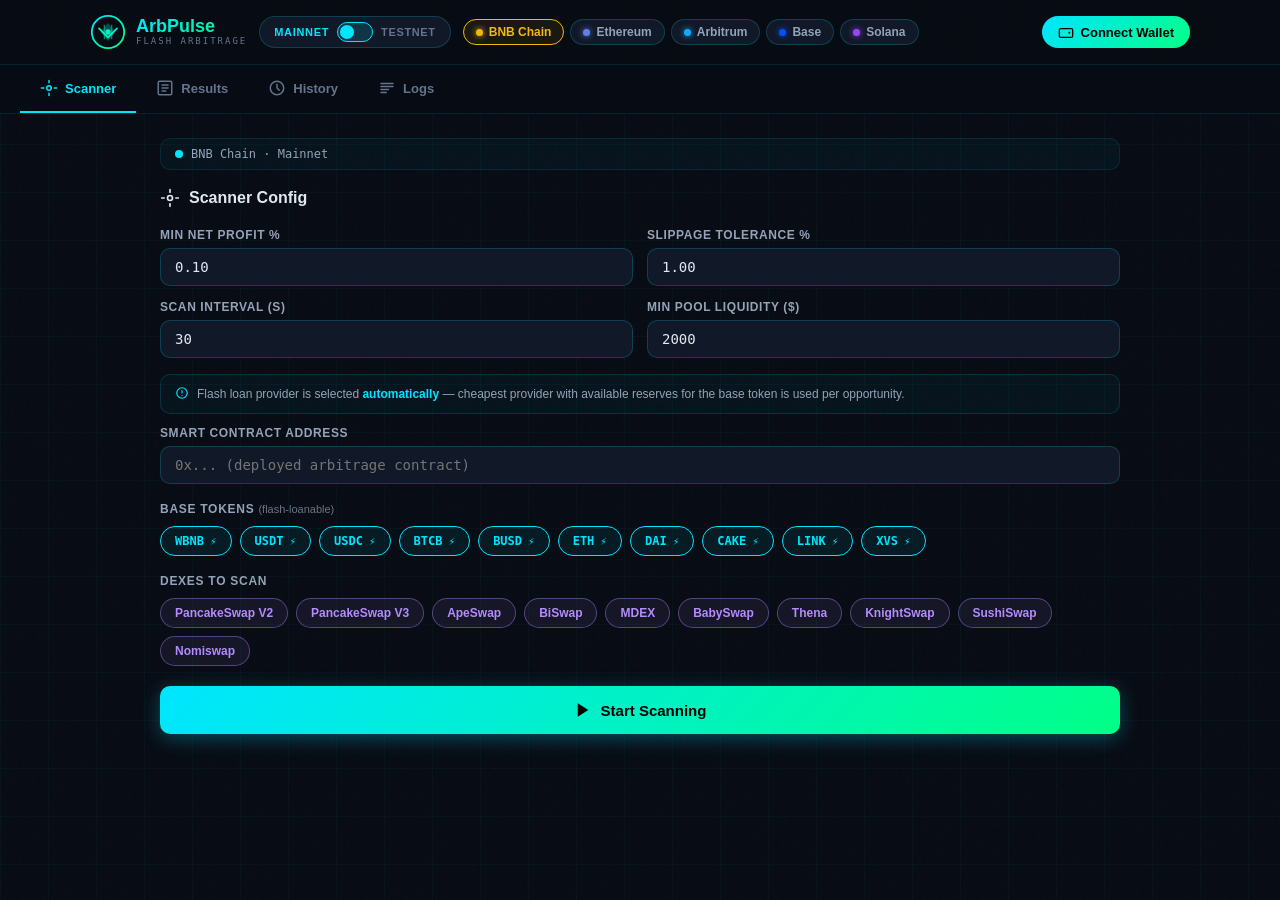
==== commit 88996cee: "Add files via upload" ====
--- a/frontend/index.html
+++ b/frontend/index.html
@@ -14,6 +14,9 @@
 <div id="grid-bg"></div>
 
 <!-- ─── TESTNET BANNER ──────────────────────────────────────────────────── -->
+<div id="simulation-banner" class="simulation-banner hidden">
+  🧪 <strong>TESTNET SIMULATION MODE</strong> — Opportunities are synthetic. Real Sepolia contract calls only.
+</div>
 <div id="testnet-banner" class="testnet-banner hidden">
   ⚠ TESTNET MODE — Transactions use test tokens with no real value
 </div>
--- a/frontend/css/styles.css
+++ b/frontend/css/styles.css
@@ -21,27 +21,24 @@
   --shadow:     0 4px 24px rgba(0,0,0,0.5);
   --glow-cyan:  0 0 20px rgba(0,229,255,0.25);
   --glow-green: 0 0 20px rgba(0,255,135,0.25);
+  /* Network colours */
+  --col-bsc:    #f0b90b;
+  --col-eth:    #627eea;
+  --col-arb:    #12aaff;
+  --col-base:   #0052ff;
+  --col-sol:    #9945ff;
 }
 
 *, *::before, *::after { box-sizing: border-box; margin: 0; padding: 0; }
-
 html { scroll-behavior: smooth; }
-
-body {
-  background: var(--bg);
-  color: var(--text);
-  font-family: var(--font-main);
-  min-height: 100vh;
-  overflow-x: hidden;
-}
-
-/* ─── Background effects ──────────────────────────────────────────────────── */
+body { background: var(--bg); color: var(--text); font-family: var(--font-main); min-height: 100vh; overflow-x: hidden; }
+
+/* ─── Background ──────────────────────────────────────────────────────────── */
 #noise-overlay {
   position: fixed; inset: 0; pointer-events: none; z-index: 0;
   background-image: url("data:image/svg+xml,%3Csvg viewBox='0 0 256 256' xmlns='http://www.w3.org/2000/svg'%3E%3Cfilter id='noise'%3E%3CfeTurbulence type='fractalNoise' baseFrequency='0.9' numOctaves='4' stitchTiles='stitch'/%3E%3C/filter%3E%3Crect width='100%25' height='100%25' filter='url(%23noise)' opacity='0.03'/%3E%3C/svg%3E");
   opacity: 0.4;
 }
-
 #grid-bg {
   position: fixed; inset: 0; pointer-events: none; z-index: 0;
   background-image:
@@ -50,61 +47,111 @@
   background-size: 48px 48px;
 }
 
+/* ─── Testnet Banner ─────────────────────────────────────────────────────── */
+.testnet-banner {
+  position: sticky; top: 0; z-index: 200;
+  background: linear-gradient(90deg, rgba(255,209,102,0.15), rgba(255,77,109,0.1));
+  border-bottom: 1px solid rgba(255,209,102,0.4);
+  color: var(--gold); font-size: 12px; font-weight: 700;
+  text-align: center; padding: 8px 20px; letter-spacing: 0.05em;
+  font-family: var(--font-mono);
+}
+
 /* ─── Header ──────────────────────────────────────────────────────────────── */
 #main-header {
   position: sticky; top: 0; z-index: 100;
-  background: rgba(8,12,20,0.92);
-  backdrop-filter: blur(16px);
-  border-bottom: 1px solid var(--border);
-  padding: 0 20px;
-}
+  background: rgba(8,12,20,0.92); backdrop-filter: blur(16px);
+  border-bottom: 1px solid var(--border); padding: 0 20px;
+}
+/* Offset header when testnet banner is visible */
+body.testnet-active #main-header { top: 37px; }
 
 .header-inner {
-  max-width: 900px; margin: 0 auto;
-  display: flex; align-items: center; gap: 16px;
+  max-width: 1100px; margin: 0 auto;
+  display: flex; align-items: center; gap: 12px;
   height: 64px; flex-wrap: wrap;
 }
 
-.logo-area { display: flex; align-items: center; gap: 10px; }
-
-.logo-icon { width: 36px; height: 36px; flex-shrink: 0; }
-
-.logo-text { display: flex; flex-direction: column; }
-.logo-name { font-size: 18px; font-weight: 800; background: linear-gradient(135deg,var(--cyan),var(--green)); -webkit-background-clip: text; -webkit-text-fill-color: transparent; background-clip: text; line-height: 1; }
-.logo-sub { font-size: 9px; letter-spacing: 2px; text-transform: uppercase; color: var(--text-dim); font-family: var(--font-mono); line-height: 1.4; }
-
-.network-pills { display: flex; gap: 8px; margin-left: auto; }
+.logo-area { display: flex; align-items: center; gap: 10px; flex-shrink: 0; }
+.logo-icon  { width: 36px; height: 36px; flex-shrink: 0; }
+.logo-text  { display: flex; flex-direction: column; }
+.logo-name  { font-size: 18px; font-weight: 800; background: linear-gradient(135deg,var(--cyan),var(--green)); -webkit-background-clip: text; -webkit-text-fill-color: transparent; background-clip: text; line-height: 1; }
+.logo-sub   { font-size: 9px; letter-spacing: 2px; text-transform: uppercase; color: var(--text-dim); font-family: var(--font-mono); line-height: 1.4; }
+
+/* ─── Mainnet/Testnet Toggle ─────────────────────────────────────────────── */
+.net-mode-toggle {
+  display: flex; align-items: center; gap: 8px;
+  background: var(--bg3); border: 1px solid var(--border2);
+  border-radius: 50px; padding: 5px 14px;
+  flex-shrink: 0;
+}
+
+.net-mode-label {
+  font-size: 11px; font-weight: 700; color: var(--text-dim);
+  text-transform: uppercase; letter-spacing: 0.06em;
+  transition: color 0.2s;
+}
+.net-mode-label.active { color: var(--text); }
+
+.toggle-switch { position: relative; display: inline-block; width: 36px; height: 20px; flex-shrink: 0; }
+.toggle-switch input { opacity: 0; width: 0; height: 0; }
+
+.toggle-slider {
+  position: absolute; inset: 0; cursor: pointer;
+  background: rgba(0,229,255,0.15); border: 1px solid var(--cyan);
+  border-radius: 20px; transition: background 0.2s;
+}
+.toggle-slider::before {
+  content: ''; position: absolute;
+  width: 14px; height: 14px; border-radius: 50%;
+  left: 2px; top: 2px;
+  background: var(--cyan); transition: transform 0.2s;
+}
+.toggle-switch input:checked + .toggle-slider { background: rgba(255,209,102,0.15); border-color: var(--gold); }
+.toggle-switch input:checked + .toggle-slider::before { background: var(--gold); transform: translateX(16px); }
+
+body.testnet-active .net-mode-label:last-child { color: var(--gold); }
+body.testnet-active .net-mode-label:first-child { color: var(--text-dim); }
+body:not(.testnet-active) .net-mode-label:first-child { color: var(--cyan); }
+
+/* ─── Network Pills ──────────────────────────────────────────────────────── */
+.network-pills { display: flex; gap: 6px; flex-wrap: wrap; }
 
 .network-pill {
-  display: flex; align-items: center; gap: 7px;
-  padding: 6px 14px; border-radius: 50px;
+  display: flex; align-items: center; gap: 6px;
+  padding: 5px 12px; border-radius: 50px;
   background: var(--bg3); border: 1px solid var(--border2);
-  color: var(--text-muted); font-family: var(--font-main); font-size: 13px; font-weight: 600;
-  cursor: pointer; transition: all 0.2s;
+  color: var(--text-muted); font-family: var(--font-main); font-size: 12px; font-weight: 600;
+  cursor: pointer; transition: all 0.2s; white-space: nowrap;
+  position: relative;
 }
 .network-pill:hover { border-color: var(--cyan); color: var(--text); }
-.network-pill.active { background: rgba(0,229,255,0.08); border-color: var(--cyan); color: var(--cyan); }
-
-.net-dot { width: 8px; height: 8px; border-radius: 50%; background: var(--text-dim); }
-.net-dot.bsc { background: #f0b90b; box-shadow: 0 0 6px #f0b90b; }
-.net-dot.sol { background: #9945ff; box-shadow: 0 0 6px #9945ff; }
-
-/* Green dot shown on network pill when wallet is connected to that network */
+
+/* Active state uses each network's colour */
+.network-pill[data-network="bsc"].active  { background:rgba(240,185,11,0.08);  border-color:var(--col-bsc);  color:var(--col-bsc); }
+.network-pill[data-network="eth"].active  { background:rgba(98,126,234,0.08);  border-color:var(--col-eth);  color:var(--col-eth); }
+.network-pill[data-network="arb"].active  { background:rgba(18,170,255,0.08);  border-color:var(--col-arb);  color:var(--col-arb); }
+.network-pill[data-network="base"].active { background:rgba(0,82,255,0.08);    border-color:var(--col-base); color:var(--col-base);}
+.network-pill[data-network="solana"].active{ background:rgba(153,69,255,0.08); border-color:var(--col-sol);  color:var(--col-sol); }
+
+/* Coloured status dots */
+.net-dot { width: 7px; height: 7px; border-radius: 50%; background: var(--text-dim); flex-shrink: 0; }
+.net-dot.bsc  { background: var(--col-bsc);  box-shadow: 0 0 6px var(--col-bsc); }
+.net-dot.eth  { background: var(--col-eth);  box-shadow: 0 0 6px var(--col-eth); }
+.net-dot.arb  { background: var(--col-arb);  box-shadow: 0 0 6px var(--col-arb); }
+.net-dot.base { background: var(--col-base); box-shadow: 0 0 6px var(--col-base);}
+.net-dot.sol  { background: var(--col-sol);  box-shadow: 0 0 6px var(--col-sol); }
+
 .net-connected-dot {
   width: 7px; height: 7px; border-radius: 50%;
   background: var(--green); box-shadow: 0 0 5px var(--green);
-  position: absolute; top: 3px; right: 3px;
-  display: none;
+  position: absolute; top: 2px; right: 2px; display: none;
   animation: blink-dot 2s ease infinite;
 }
-.network-pill { position: relative; }
 .network-pill.wallet-connected-on .net-connected-dot { display: block; }
-
-@keyframes blink-dot {
-  0%,100% { opacity: 1; } 50% { opacity: 0.4; }
-}
-
-/* ─── Wallet Picker Modal ──────────────────────────────────────────────────── */
+@keyframes blink-dot { 0%,100%{opacity:1;} 50%{opacity:0.4;} }
+
+/* ─── Wallet Picker Modal ────────────────────────────────────────────────── */
 .wallet-picker-overlay {
   position: fixed; inset: 0; z-index: 300;
   background: rgba(0,0,0,0.78); backdrop-filter: blur(10px);
@@ -112,80 +159,35 @@
   padding: 20px; animation: fade-in 0.2s ease;
 }
 .wallet-picker-overlay.hidden { display: none !important; }
-
 .wallet-picker-box {
   background: var(--bg2); border: 1px solid var(--border2);
   border-radius: 16px; width: 100%; max-width: 380px;
-  overflow: hidden;
   box-shadow: 0 24px 80px rgba(0,0,0,0.8), 0 0 40px rgba(0,229,255,0.12);
   animation: modal-in 0.25s ease;
 }
-
 .wallet-picker-header {
   display: flex; align-items: center; justify-content: space-between;
   padding: 18px 20px 14px; border-bottom: 1px solid var(--border);
 }
 .wallet-picker-title { font-size: 15px; font-weight: 700; }
-.wallet-picker-close {
-  background: none; border: none; color: var(--text-dim);
-  font-size: 16px; cursor: pointer; padding: 2px 8px; border-radius: 6px;
-  transition: color 0.15s;
-}
+.wallet-picker-close { background: none; border: none; color: var(--text-dim); font-size: 16px; cursor: pointer; padding: 2px 8px; border-radius: 6px; transition: color 0.15s; }
 .wallet-picker-close:hover { color: var(--text); }
-
-.wallet-picker-network-label {
-  padding: 12px 20px 6px;
-  font-size: 10px; font-weight: 700; text-transform: uppercase;
-  letter-spacing: 0.1em; color: var(--text-dim);
-}
-
-.wallet-option {
-  display: flex; align-items: center; gap: 14px;
-  padding: 13px 20px; cursor: pointer;
-  transition: background 0.15s;
-  border-bottom: 1px solid var(--border);
-}
+.wallet-picker-network-label { padding: 12px 20px 6px; font-size: 10px; font-weight: 700; text-transform: uppercase; letter-spacing: 0.1em; color: var(--text-dim); }
+.wallet-option { display: flex; align-items: center; gap: 14px; padding: 13px 20px; cursor: pointer; transition: background 0.15s; border-bottom: 1px solid var(--border); }
 .wallet-option:last-child { border-bottom: none; }
 .wallet-option:hover { background: rgba(0,229,255,0.05); }
-.wallet-option.detected:hover { background: rgba(0,255,135,0.04); }
-
-.wallet-option-icon {
-  width: 42px; height: 42px; border-radius: 12px;
-  display: flex; align-items: center; justify-content: center;
-  font-size: 22px; flex-shrink: 0; background: var(--bg4);
-}
-.wallet-option.detected .wallet-option-icon { background: rgba(0,229,255,0.08); }
-
+.wallet-option-icon { width: 42px; height: 42px; border-radius: 12px; display: flex; align-items: center; justify-content: center; font-size: 22px; flex-shrink: 0; background: var(--bg4); }
 .wallet-option-info { flex: 1; }
 .wallet-option-name { font-size: 14px; font-weight: 700; color: var(--text); }
 .wallet-option-desc { font-size: 11px; color: var(--text-dim); margin-top: 2px; }
-
-.wallet-status-badge {
-  padding: 3px 9px; border-radius: 50px;
-  font-size: 10px; font-weight: 700; font-family: var(--font-mono);
-  flex-shrink: 0;
-}
-.wallet-status-badge.detected {
-  background: rgba(0,255,135,0.1); color: var(--green);
-  border: 1px solid rgba(0,255,135,0.25);
-}
-.wallet-status-badge.install {
-  background: var(--bg4); color: var(--text-dim);
-  border: 1px solid var(--border);
-}
+.wallet-status-badge { padding: 3px 9px; border-radius: 50px; font-size: 10px; font-weight: 700; font-family: var(--font-mono); flex-shrink: 0; }
+.wallet-status-badge.detected { background: rgba(0,255,135,0.1); color: var(--green); border: 1px solid rgba(0,255,135,0.25); }
+.wallet-status-badge.install  { background: var(--bg4); color: var(--text-dim); border: 1px solid var(--border); }
 
 /* ─── Wallet ──────────────────────────────────────────────────────────────── */
-.wallet-area { margin-left: 8px; }
-
-.btn-wallet {
-  display: flex; align-items: center; gap: 7px;
-  padding: 8px 18px; border-radius: 50px;
-  background: linear-gradient(135deg,var(--cyan),var(--green));
-  color: #000; font-family: var(--font-main); font-size: 13px; font-weight: 700;
-  border: none; cursor: pointer; transition: transform 0.15s, box-shadow 0.15s;
-}
+.wallet-area { margin-left: auto; flex-shrink: 0; }
+.btn-wallet { display: flex; align-items: center; gap: 7px; padding: 8px 16px; border-radius: 50px; background: linear-gradient(135deg,var(--cyan),var(--green)); color: #000; font-family: var(--font-main); font-size: 13px; font-weight: 700; border: none; cursor: pointer; transition: transform 0.15s, box-shadow 0.15s; white-space: nowrap; }
 .btn-wallet:hover { transform: translateY(-1px); box-shadow: var(--glow-cyan); }
-
 .wallet-connected { display: flex; align-items: center; gap: 8px; }
 .wallet-provider-icon { width: 20px; height: 20px; border-radius: 50%; }
 .wallet-addr { font-family: var(--font-mono); font-size: 12px; color: var(--green); background: rgba(0,255,135,0.1); padding: 4px 10px; border-radius: 50px; border: 1px solid rgba(0,255,135,0.3); }
@@ -197,163 +199,102 @@
 /* ─── Tab bar ─────────────────────────────────────────────────────────────── */
 #tab-bar {
   position: sticky; top: 64px; z-index: 90;
-  background: rgba(8,12,20,0.95);
-  backdrop-filter: blur(12px);
+  background: rgba(8,12,20,0.95); backdrop-filter: blur(12px);
   border-bottom: 1px solid var(--border);
   display: flex; gap: 0; padding: 0 20px;
   max-width: 100%; overflow-x: auto;
 }
-
-.tab-btn {
-  display: flex; align-items: center; gap: 7px;
-  padding: 14px 20px; border: none; background: none;
-  color: var(--text-dim); font-family: var(--font-main); font-size: 13px; font-weight: 600;
-  cursor: pointer; border-bottom: 2px solid transparent;
-  transition: all 0.2s; white-space: nowrap; position: relative;
-}
+body.testnet-active #tab-bar { top: 101px; }
+
+.tab-btn { display: flex; align-items: center; gap: 7px; padding: 14px 20px; border: none; background: none; color: var(--text-dim); font-family: var(--font-main); font-size: 13px; font-weight: 600; cursor: pointer; border-bottom: 2px solid transparent; transition: all 0.2s; white-space: nowrap; position: relative; }
 .tab-btn:hover { color: var(--text); }
 .tab-btn.active { color: var(--cyan); border-bottom-color: var(--cyan); }
-
-.badge {
-  background: var(--green); color: #000; font-size: 10px; font-weight: 700;
-  padding: 1px 6px; border-radius: 10px; font-family: var(--font-mono);
-}
+.badge { background: var(--green); color: #000; font-size: 10px; font-weight: 700; padding: 1px 6px; border-radius: 10px; font-family: var(--font-mono); }
 
 /* ─── Main content ────────────────────────────────────────────────────────── */
-#main-content { max-width: 900px; margin: 0 auto; padding: 24px 20px 80px; position: relative; z-index: 1; }
-
+#main-content { max-width: 1000px; margin: 0 auto; padding: 24px 20px 80px; position: relative; z-index: 1; }
 .tab-content { display: none; }
 .tab-content.active { display: block; animation: fade-in 0.25s ease; }
-
-@keyframes fade-in { from { opacity: 0; transform: translateY(6px); } to { opacity: 1; transform: translateY(0); } }
+@keyframes fade-in { from{opacity:0;transform:translateY(6px);} to{opacity:1;transform:translateY(0);} }
+
+/* ─── Scanner mode indicator ─────────────────────────────────────────────── */
+.scanner-mode-indicator {
+  display: flex; align-items: center; gap: 8px;
+  padding: 8px 14px; border-radius: var(--radius);
+  background: rgba(0,229,255,0.04); border: 1px solid var(--border);
+  margin-bottom: 18px; font-size: 12px; color: var(--text-muted);
+  font-family: var(--font-mono);
+}
+.scanner-mode-indicator.testnet {
+  background: rgba(255,209,102,0.06); border-color: rgba(255,209,102,0.3); color: var(--gold);
+}
+.scanner-mode-dot {
+  width: 8px; height: 8px; border-radius: 50%; background: var(--cyan); flex-shrink: 0;
+  animation: blink-dot 2s ease infinite;
+}
+.scanner-mode-indicator.testnet .scanner-mode-dot { background: var(--gold); }
+
+/* ─── Flash Auto Banner ──────────────────────────────────────────────────── */
+.flash-auto-banner {
+  display: flex; align-items: flex-start; gap: 8px;
+  background: rgba(0,229,255,0.04); border: 1px solid rgba(0,229,255,0.15);
+  border-radius: var(--radius); padding: 10px 14px;
+  font-size: 12px; color: var(--text-muted); line-height: 1.5;
+  margin: 12px 0;
+}
+.flash-auto-banner svg { flex-shrink: 0; margin-top: 1px; color: var(--cyan); }
+.flash-auto-banner strong { color: var(--cyan); }
 
 /* ─── Scanner config ──────────────────────────────────────────────────────── */
-.section-header {
-  display: flex; align-items: center; gap: 9px;
-  font-size: 16px; font-weight: 700; color: var(--text);
-  margin-bottom: 20px;
-}
-
-.config-grid {
-  display: grid; grid-template-columns: 1fr 1fr; gap: 14px;
-  margin-bottom: 16px;
-}
-
+.section-header { display: flex; align-items: center; gap: 9px; font-size: 16px; font-weight: 700; color: var(--text); margin-bottom: 20px; }
+.config-grid { display: grid; grid-template-columns: 1fr 1fr; gap: 14px; margin-bottom: 16px; }
 .config-field { display: flex; flex-direction: column; gap: 6px; }
 .config-field.full-width { grid-column: 1 / -1; }
-
-.config-field label {
-  font-size: 12px; font-weight: 600; color: var(--text-muted);
-  text-transform: uppercase; letter-spacing: 0.05em;
-}
-
-.config-field input,
-.config-field select {
-  background: var(--bg3); border: 1px solid var(--border2);
-  color: var(--text); padding: 10px 14px; border-radius: var(--radius);
-  font-family: var(--font-mono); font-size: 14px;
-  transition: border-color 0.2s, box-shadow 0.2s; outline: none;
-  width: 100%;
-}
-.config-field input:focus,
-.config-field select:focus { border-color: var(--cyan); box-shadow: 0 0 0 2px rgba(0,229,255,0.1); }
+.config-field label { font-size: 12px; font-weight: 600; color: var(--text-muted); text-transform: uppercase; letter-spacing: 0.05em; }
+.config-field input, .config-field select { background: var(--bg3); border: 1px solid var(--border2); color: var(--text); padding: 10px 14px; border-radius: var(--radius); font-family: var(--font-mono); font-size: 14px; transition: border-color 0.2s, box-shadow 0.2s; outline: none; width: 100%; }
+.config-field input:focus, .config-field select:focus { border-color: var(--cyan); box-shadow: 0 0 0 2px rgba(0,229,255,0.1); }
 .config-field select option { background: var(--bg3); }
 
 /* ─── Tokens & DEX pills ──────────────────────────────────────────────────── */
 .tokens-section, .dex-section { margin: 18px 0; }
-
-.section-label {
-  font-size: 12px; font-weight: 700; color: var(--text-muted);
-  text-transform: uppercase; letter-spacing: 0.06em;
-  margin-bottom: 10px;
-}
+.section-label { font-size: 12px; font-weight: 700; color: var(--text-muted); text-transform: uppercase; letter-spacing: 0.06em; margin-bottom: 10px; }
 .label-note { text-transform: none; font-weight: 400; opacity: 0.7; letter-spacing: 0; font-size: 11px; }
-
-.tokens-grid { display: flex; flex-wrap: wrap; gap: 8px; }
-.dex-grid { display: flex; flex-wrap: wrap; gap: 8px; }
-
-.token-pill {
-  display: flex; align-items: center; gap: 6px;
-  padding: 7px 14px; border-radius: 50px;
-  background: rgba(0,229,255,0.07); border: 1.5px solid var(--cyan);
-  color: var(--cyan); font-family: var(--font-mono); font-size: 12px; font-weight: 700;
-  cursor: pointer; transition: all 0.15s; user-select: none;
-}
+.tokens-grid, .dex-grid { display: flex; flex-wrap: wrap; gap: 8px; }
+
+.token-pill { display: flex; align-items: center; gap: 6px; padding: 7px 14px; border-radius: 50px; background: rgba(0,229,255,0.07); border: 1.5px solid var(--cyan); color: var(--cyan); font-family: var(--font-mono); font-size: 12px; font-weight: 700; cursor: pointer; transition: all 0.15s; user-select: none; }
 .token-pill .flash-icon { font-size: 11px; }
 .token-pill.inactive { background: var(--bg3); border-color: var(--border2); color: var(--text-dim); }
 .token-pill.inactive:hover { border-color: var(--cyan); color: var(--text); }
 
-.dex-pill {
-  padding: 7px 14px; border-radius: 50px;
-  background: rgba(180,140,255,0.08); border: 1.5px solid rgba(180,140,255,0.4);
-  color: var(--purple); font-family: var(--font-main); font-size: 12px; font-weight: 600;
-  cursor: pointer; transition: all 0.15s; user-select: none;
-}
+.dex-pill { padding: 7px 14px; border-radius: 50px; background: rgba(180,140,255,0.08); border: 1.5px solid rgba(180,140,255,0.4); color: var(--purple); font-family: var(--font-main); font-size: 12px; font-weight: 600; cursor: pointer; transition: all 0.15s; user-select: none; }
 .dex-pill.inactive { background: var(--bg3); border-color: var(--border2); color: var(--text-dim); }
 .dex-pill.inactive:hover { border-color: rgba(180,140,255,0.4); color: var(--text); }
 .dex-pill:hover { background: rgba(180,140,255,0.15); }
 
 /* ─── Buttons ─────────────────────────────────────────────────────────────── */
-.btn-start, .btn-stop {
-  width: 100%; padding: 15px; border-radius: var(--radius);
-  font-family: var(--font-main); font-size: 15px; font-weight: 700;
-  display: flex; align-items: center; justify-content: center; gap: 9px;
-  border: none; cursor: pointer; transition: all 0.2s; margin-top: 20px;
-}
-
-.btn-start {
-  background: linear-gradient(135deg,var(--cyan),var(--green));
-  color: #000; box-shadow: 0 4px 20px rgba(0,229,255,0.3);
-}
+.btn-start, .btn-stop { width: 100%; padding: 15px; border-radius: var(--radius); font-family: var(--font-main); font-size: 15px; font-weight: 700; display: flex; align-items: center; justify-content: center; gap: 9px; border: none; cursor: pointer; transition: all 0.2s; margin-top: 20px; }
+.btn-start { background: linear-gradient(135deg,var(--cyan),var(--green)); color: #000; box-shadow: 0 4px 20px rgba(0,229,255,0.3); }
 .btn-start:hover { transform: translateY(-2px); box-shadow: 0 8px 30px rgba(0,229,255,0.4); }
-.btn-start:active { transform: translateY(0); }
-
-.btn-stop {
-  background: rgba(255,77,109,0.12); border: 1.5px solid var(--red);
-  color: var(--red);
-}
+.btn-stop  { background: rgba(255,77,109,0.12); border: 1.5px solid var(--red); color: var(--red); }
 .btn-stop:hover { background: rgba(255,77,109,0.2); }
-
-.btn-secondary {
-  padding: 7px 16px; border-radius: var(--radius);
-  background: var(--bg3); border: 1px solid var(--border2);
-  color: var(--text-muted); font-family: var(--font-main); font-size: 12px; font-weight: 600;
-  cursor: pointer; transition: all 0.15s;
-}
+.btn-secondary { padding: 7px 16px; border-radius: var(--radius); background: var(--bg3); border: 1px solid var(--border2); color: var(--text-muted); font-family: var(--font-main); font-size: 12px; font-weight: 600; cursor: pointer; transition: all 0.15s; }
 .btn-secondary:hover { border-color: var(--cyan); color: var(--text); }
 
 /* ─── Status bar ──────────────────────────────────────────────────────────── */
-.status-bar {
-  display: flex; align-items: center; gap: 10px;
-  padding: 12px 16px; border-radius: var(--radius);
-  background: var(--bg3); border: 1px solid var(--border);
-  margin-bottom: 16px; font-size: 13px; color: var(--text-muted);
-}
+.status-bar { display: flex; align-items: center; gap: 10px; padding: 12px 16px; border-radius: var(--radius); background: var(--bg3); border: 1px solid var(--border); margin-bottom: 16px; font-size: 13px; color: var(--text-muted); }
 .status-bar.scanning { border-color: rgba(0,229,255,0.4); background: rgba(0,229,255,0.05); color: var(--text); }
-.status-bar.error { border-color: rgba(255,77,109,0.4); color: var(--red); }
-
-.status-dot {
-  width: 9px; height: 9px; border-radius: 50%; background: var(--text-dim);
-  flex-shrink: 0;
-}
+.status-bar.error    { border-color: rgba(255,77,109,0.4); color: var(--red); }
+.status-dot { width: 9px; height: 9px; border-radius: 50%; background: var(--text-dim); flex-shrink: 0; }
 .status-bar.scanning .status-dot { background: var(--cyan); animation: blink 1.2s ease infinite; }
-.status-bar.error .status-dot { background: var(--red); }
-
-@keyframes blink { 0%,100%{opacity:1; transform:scale(1);} 50%{opacity:0.5; transform:scale(0.85);} }
-
+.status-bar.error    .status-dot { background: var(--red); }
+@keyframes blink { 0%,100%{opacity:1;transform:scale(1);} 50%{opacity:0.5;transform:scale(0.85);} }
 .countdown { font-family: var(--font-mono); font-size: 12px; color: var(--cyan); margin-left: auto; }
 
 /* ─── Stats grid ──────────────────────────────────────────────────────────── */
 .stats-grid { display: grid; grid-template-columns: repeat(4,1fr); gap: 12px; margin-bottom: 16px; }
-
-.stat-card {
-  background: var(--bg3); border: 1px solid var(--border);
-  border-radius: var(--radius); padding: 16px;
-  transition: border-color 0.2s;
-}
+.stat-card { background: var(--bg3); border: 1px solid var(--border); border-radius: var(--radius); padding: 16px; transition: border-color 0.2s; }
 .stat-card.highlight { border-color: rgba(0,255,135,0.2); background: rgba(0,255,135,0.04); }
 .stat-card:hover { border-color: var(--border2); }
-
 .stat-label { font-size: 11px; font-weight: 600; color: var(--text-dim); text-transform: uppercase; letter-spacing: 0.05em; margin-bottom: 6px; }
 .stat-value { font-family: var(--font-mono); font-size: 24px; font-weight: 700; color: var(--text); }
 .stat-value.green { color: var(--green); }
@@ -363,322 +304,175 @@
 
 /* ─── Filter row ──────────────────────────────────────────────────────────── */
 .filter-row { display: flex; align-items: center; gap: 10px; margin-bottom: 14px; flex-wrap: wrap; }
-
 .filter-tabs { display: flex; gap: 4px; background: var(--bg3); padding: 4px; border-radius: 8px; }
-.filter-tab {
-  padding: 6px 14px; border-radius: 6px; border: none; background: none;
-  color: var(--text-dim); font-family: var(--font-main); font-size: 13px; font-weight: 600;
-  cursor: pointer; transition: all 0.15s;
-}
+.filter-tab { padding: 6px 14px; border-radius: 6px; border: none; background: none; color: var(--text-dim); font-family: var(--font-main); font-size: 13px; font-weight: 600; cursor: pointer; transition: all 0.15s; }
 .filter-tab:hover { color: var(--text); }
 .filter-tab.active { background: rgba(0,229,255,0.1); color: var(--cyan); }
-
 .sort-area { display: flex; align-items: center; gap: 6px; font-size: 12px; color: var(--text-muted); }
 .sort-area select { background: var(--bg3); border: 1px solid var(--border2); color: var(--text); padding: 6px 10px; border-radius: 6px; font-size: 12px; font-family: var(--font-mono); outline: none; cursor: pointer; }
-
-.search-box {
-  margin-left: auto; background: var(--bg3); border: 1px solid var(--border2);
-  color: var(--text); padding: 7px 12px; border-radius: 8px;
-  font-family: var(--font-main); font-size: 13px; outline: none;
-  transition: border-color 0.2s; min-width: 200px;
-}
+.search-box { margin-left: auto; background: var(--bg3); border: 1px solid var(--border2); color: var(--text); padding: 7px 12px; border-radius: 8px; font-family: var(--font-main); font-size: 13px; outline: none; transition: border-color 0.2s; min-width: 180px; }
 .search-box:focus { border-color: var(--cyan); }
 .search-box::placeholder { color: var(--text-dim); }
 
 /* ─── Opportunity cards ───────────────────────────────────────────────────── */
 #opportunity-list { display: flex; flex-direction: column; gap: 12px; }
-
-.opp-card {
-  background: var(--bg3); border: 1px solid var(--border);
-  border-radius: 12px; overflow: hidden;
-  transition: border-color 0.2s, box-shadow 0.2s;
-  animation: card-in 0.3s ease;
-}
+.opp-card { background: var(--bg3); border: 1px solid var(--border); border-radius: 12px; overflow: hidden; transition: border-color 0.2s, box-shadow 0.2s; animation: card-in 0.3s ease; }
 .opp-card.profitable { border-color: rgba(0,255,135,0.2); }
 .opp-card.profitable:hover { border-color: rgba(0,255,135,0.5); box-shadow: 0 4px 24px rgba(0,255,135,0.1); }
-.opp-card.marginal { border-color: rgba(255,209,102,0.2); }
+.opp-card.marginal   { border-color: rgba(255,209,102,0.2); }
 .opp-card.unprofitable { border-color: rgba(255,77,109,0.15); opacity: 0.7; }
-
-@keyframes card-in { from { opacity:0; transform:translateY(8px); } to { opacity:1; transform:translateY(0); } }
-
-.opp-header {
-  display: flex; align-items: center; gap: 12px;
-  padding: 14px 16px 10px;
-}
-
+@keyframes card-in { from{opacity:0;transform:translateY(8px);} to{opacity:1;transform:translateY(0);} }
+
+.opp-header { display: flex; align-items: center; gap: 12px; padding: 14px 16px 10px; }
 .pair-icons { display: flex; position: relative; width: 40px; height: 28px; flex-shrink: 0; }
-.pair-icon {
-  width: 26px; height: 26px; border-radius: 50%;
-  background: var(--bg4); border: 1.5px solid var(--border2);
-  display: flex; align-items: center; justify-content: center;
-  font-size: 9px; font-weight: 800; font-family: var(--font-mono);
-  position: absolute; top: 0;
-}
+.pair-icon { width: 26px; height: 26px; border-radius: 50%; background: var(--bg4); border: 1.5px solid var(--border2); display: flex; align-items: center; justify-content: center; font-size: 9px; font-weight: 800; font-family: var(--font-mono); position: absolute; top: 0; }
 .pair-icon:first-child { left: 0; z-index: 2; }
-.pair-icon:last-child { left: 14px; z-index: 1; }
-
+.pair-icon:last-child  { left: 14px; z-index: 1; }
 .pair-info { flex: 1; }
-.pair-name { font-size: 15px; font-weight: 700; color: var(--text); }
+.pair-name  { font-size: 15px; font-weight: 700; color: var(--text); }
 .pair-route { font-size: 11px; color: var(--text-dim); font-family: var(--font-mono); margin-top: 1px; }
 
-.profit-badge {
-  padding: 5px 12px; border-radius: 50px; font-size: 11px; font-weight: 700; font-family: var(--font-mono);
-}
-.profit-badge.profitable { background: rgba(0,255,135,0.12); color: var(--green); border: 1px solid rgba(0,255,135,0.3); }
-.profit-badge.marginal   { background: rgba(255,209,102,0.12); color: var(--gold); border: 1px solid rgba(255,209,102,0.3); }
-.profit-badge.unprofitable { background: rgba(255,77,109,0.1); color: var(--red); border: 1px solid rgba(255,77,109,0.25); }
-
-.opp-prices {
-  display: grid; grid-template-columns: 1fr 1fr 1fr; gap: 0;
-  padding: 8px 16px;
-  background: rgba(0,0,0,0.2); border-top: 1px solid var(--border);
-}
-.price-cell { text-align: center; }
+/* Flash provider badge on card */
+.provider-badge { font-size: 10px; font-family: var(--font-mono); font-weight: 700; padding: 2px 7px; border-radius: 50px; background: rgba(0,229,255,0.08); color: var(--cyan); border: 1px solid rgba(0,229,255,0.2); margin-left: 6px; }
+
+.profit-badge { padding: 5px 12px; border-radius: 50px; font-size: 11px; font-weight: 700; font-family: var(--font-mono); }
+.profit-badge.profitable  { background: rgba(0,255,135,0.12); color: var(--green); border: 1px solid rgba(0,255,135,0.3); }
+.profit-badge.marginal    { background: rgba(255,209,102,0.12); color: var(--gold); border: 1px solid rgba(255,209,102,0.3); }
+.profit-badge.unprofitable{ background: rgba(255,77,109,0.1); color: var(--red); border: 1px solid rgba(255,77,109,0.25); }
+
+.opp-prices { display: grid; grid-template-columns: 1fr 1fr 1fr; gap: 0; padding: 8px 16px; background: rgba(0,0,0,0.2); border-top: 1px solid var(--border); }
+.price-cell  { text-align: center; }
 .price-label { font-size: 10px; color: var(--text-dim); text-transform: uppercase; font-weight: 600; letter-spacing: 0.04em; }
 .price-value { font-family: var(--font-mono); font-size: 12px; color: var(--text); margin-top: 2px; }
 .spread-value { color: var(--gold); font-weight: 700; }
 .spread-value.good { color: var(--green); }
 
-.opp-metrics {
-  display: grid; grid-template-columns: repeat(4,1fr); gap: 0;
-  padding: 0; border-top: 1px solid var(--border);
-}
-.metric-cell {
-  padding: 12px 14px; border-right: 1px solid var(--border);
-  text-align: center; position: relative;
-}
+.opp-metrics { display: grid; grid-template-columns: repeat(4,1fr); gap: 0; padding: 0; border-top: 1px solid var(--border); }
+.metric-cell { padding: 12px 14px; border-right: 1px solid var(--border); text-align: center; position: relative; }
 .metric-cell:last-child { border-right: none; }
-.metric-icon { font-size: 14px; margin-bottom: 3px; }
-.metric-label { font-size: 9px; color: var(--text-dim); text-transform: uppercase; font-weight: 700; letter-spacing: 0.06em; }
+.metric-icon    { font-size: 14px; margin-bottom: 3px; }
+.metric-label   { font-size: 9px; color: var(--text-dim); text-transform: uppercase; font-weight: 700; letter-spacing: 0.06em; }
 .metric-primary { font-family: var(--font-mono); font-size: 12px; font-weight: 700; color: var(--cyan); margin-top: 2px; }
 .metric-primary.green { color: var(--green); }
-.metric-primary.red { color: var(--red); }
+.metric-primary.red   { color: var(--red); }
 .metric-secondary { font-family: var(--font-mono); font-size: 10px; color: var(--text-dim); }
 
-.opp-pools {
-  display: grid; grid-template-columns: 1fr 1fr; gap: 0;
-  border-top: 1px solid var(--border);
-}
-.pool-cell {
-  padding: 10px 14px; border-right: 1px solid var(--border);
-}
+.opp-pools { display: grid; grid-template-columns: 1fr 1fr; gap: 0; border-top: 1px solid var(--border); }
+.pool-cell { padding: 10px 14px; border-right: 1px solid var(--border); }
 .pool-cell:last-child { border-right: none; }
 .pool-header { display: flex; align-items: center; gap: 5px; margin-bottom: 6px; }
 .pool-dot { width: 7px; height: 7px; border-radius: 50%; }
-.pool-dot.buy { background: var(--green); box-shadow: 0 0 5px var(--green); }
-.pool-dot.sell { background: var(--red); box-shadow: 0 0 5px var(--red); }
-.pool-action { font-size: 10px; font-weight: 700; text-transform: uppercase; letter-spacing: 0.06em; color: var(--text-muted); }
+.pool-dot.buy  { background: var(--green); box-shadow: 0 0 5px var(--green); }
+.pool-dot.sell { background: var(--red);   box-shadow: 0 0 5px var(--red); }
+.pool-action   { font-size: 10px; font-weight: 700; text-transform: uppercase; letter-spacing: 0.06em; color: var(--text-muted); }
 .pool-dex-name { font-size: 12px; font-weight: 700; color: var(--text); }
-.pool-row { display: flex; justify-content: space-between; align-items: center; margin-top: 3px; }
-.pool-row-label { font-size: 11px; color: var(--text-dim); }
-.pool-liq { font-family: var(--font-mono); font-size: 12px; color: var(--cyan); font-weight: 700; }
-.pool-impact-badge {
-  font-family: var(--font-mono); font-size: 10px; font-weight: 700;
-  padding: 2px 7px; border-radius: 50px;
-  background: rgba(0,255,135,0.1); color: var(--green); border: 1px solid rgba(0,255,135,0.25);
-}
+.pool-row      { display: flex; justify-content: space-between; align-items: center; margin-top: 3px; }
+.pool-row-label{ font-size: 11px; color: var(--text-dim); }
+.pool-liq      { font-family: var(--font-mono); font-size: 12px; color: var(--cyan); font-weight: 700; }
+.pool-impact-badge { font-family: var(--font-mono); font-size: 10px; font-weight: 700; padding: 2px 7px; border-radius: 50px; background: rgba(0,255,135,0.1); color: var(--green); border: 1px solid rgba(0,255,135,0.25); }
 .pool-impact-badge.high { background: rgba(255,77,109,0.1); color: var(--red); border-color: rgba(255,77,109,0.25); }
 
-.opp-footer {
-  display: flex; align-items: center; justify-content: space-between;
-  padding: 10px 14px; border-top: 1px solid var(--border);
-  background: rgba(0,0,0,0.15);
-}
+.opp-footer { display: flex; align-items: center; justify-content: space-between; padding: 10px 14px; border-top: 1px solid var(--border); background: rgba(0,0,0,0.15); }
 .cost-breakdown { font-size: 11px; color: var(--text-dim); font-family: var(--font-mono); }
 .profit-bar-wrap { flex: 1; margin: 0 12px; }
-.profit-bar { height: 4px; background: var(--bg4); border-radius: 4px; overflow: hidden; display: flex; }
+.profit-bar      { height: 4px; background: var(--bg4); border-radius: 4px; overflow: hidden; display: flex; }
 .profit-bar-net  { background: var(--green); }
 .profit-bar-fees { background: var(--gold); }
 .profit-bar-gas  { background: var(--red); }
-
-.btn-execute-trade {
-  padding: 8px 18px; border-radius: 8px;
-  background: linear-gradient(135deg,var(--cyan),var(--green));
-  color: #000; font-family: var(--font-main); font-size: 13px; font-weight: 700;
-  border: none; cursor: pointer; transition: all 0.15s;
-  display: flex; align-items: center; gap: 5px;
-}
+.btn-execute-trade { padding: 8px 18px; border-radius: 8px; background: linear-gradient(135deg,var(--cyan),var(--green)); color: #000; font-family: var(--font-main); font-size: 13px; font-weight: 700; border: none; cursor: pointer; transition: all 0.15s; display: flex; align-items: center; gap: 5px; }
 .btn-execute-trade:hover { transform: translateY(-1px); box-shadow: var(--glow-cyan); }
 .btn-execute-trade:disabled { opacity: 0.4; cursor: not-allowed; transform: none; }
 
 /* ─── Empty state ─────────────────────────────────────────────────────────── */
-.empty-state {
-  text-align: center; padding: 60px 20px;
-  color: var(--text-dim); display: flex; flex-direction: column; align-items: center; gap: 12px;
-}
+.empty-state { text-align: center; padding: 60px 20px; color: var(--text-dim); display: flex; flex-direction: column; align-items: center; gap: 12px; }
 .empty-state p { font-size: 14px; }
 
 /* ─── History table ───────────────────────────────────────────────────────── */
 .history-header { display: flex; align-items: center; justify-content: space-between; margin-bottom: 16px; }
-
-.table-wrapper { overflow-x: auto; border-radius: var(--radius); border: 1px solid var(--border); }
-
-#history-table {
-  width: 100%; border-collapse: collapse;
-  font-family: var(--font-mono); font-size: 11px;
-  white-space: nowrap;
-}
-
-#history-table thead { background: var(--bg4); }
-#history-table th {
-  padding: 10px 12px; text-align: left;
-  font-size: 9px; text-transform: uppercase; letter-spacing: 0.06em;
-  color: var(--text-dim); font-weight: 700; border-bottom: 1px solid var(--border);
-}
-#history-table td {
-  padding: 9px 12px; border-bottom: 1px solid var(--border);
-  color: var(--text-muted);
-}
+.table-wrapper  { overflow-x: auto; border-radius: var(--radius); border: 1px solid var(--border); }
+#history-table  { width: 100%; border-collapse: collapse; font-family: var(--font-mono); font-size: 11px; white-space: nowrap; }
+#history-table thead   { background: var(--bg4); }
+#history-table th      { padding: 10px 12px; text-align: left; font-size: 9px; text-transform: uppercase; letter-spacing: 0.06em; color: var(--text-dim); font-weight: 700; border-bottom: 1px solid var(--border); }
+#history-table td      { padding: 9px 12px; border-bottom: 1px solid var(--border); color: var(--text-muted); }
 #history-table tr:last-child td { border-bottom: none; }
-#history-table tr:hover td { background: rgba(0,229,255,0.03); }
-
+#history-table tr:hover td      { background: rgba(0,229,255,0.03); }
 .tx-link { color: var(--cyan); text-decoration: none; }
 .tx-link:hover { text-decoration: underline; }
-
-.status-pill {
-  padding: 2px 8px; border-radius: 50px; font-size: 10px; font-weight: 700;
-}
+.status-pill { padding: 2px 8px; border-radius: 50px; font-size: 10px; font-weight: 700; }
 .status-pill.success { background: rgba(0,255,135,0.1); color: var(--green); border: 1px solid rgba(0,255,135,0.25); }
 .status-pill.failed  { background: rgba(255,77,109,0.1); color: var(--red);   border: 1px solid rgba(255,77,109,0.25); }
 .status-pill.pending { background: rgba(255,209,102,0.1); color: var(--gold); border: 1px solid rgba(255,209,102,0.25); }
-
 .empty-row { text-align: center; color: var(--text-dim); padding: 40px !important; font-family: var(--font-main); }
 
 /* ─── Logs ────────────────────────────────────────────────────────────────── */
-#logs-container {
-  background: var(--bg2); border: 1px solid var(--border);
-  border-radius: var(--radius); padding: 14px;
-  font-family: var(--font-mono); font-size: 11px;
-  max-height: 500px; overflow-y: auto;
-  display: flex; flex-direction: column; gap: 3px;
-}
-
-.log-entry { padding: 2px 0; line-height: 1.5; }
-.log-entry.info  { color: var(--text-muted); }
-.log-entry.scan  { color: var(--cyan); }
-.log-entry.profit{ color: var(--green); }
-.log-entry.warn  { color: var(--gold); }
-.log-entry.error { color: var(--red); }
-.log-entry.exec  { color: var(--purple); }
+#logs-container { background: var(--bg2); border: 1px solid var(--border); border-radius: var(--radius); padding: 14px; font-family: var(--font-mono); font-size: 11px; max-height: 500px; overflow-y: auto; display: flex; flex-direction: column; gap: 3px; }
+.log-entry        { padding: 2px 0; line-height: 1.5; }
+.log-entry.info   { color: var(--text-muted); }
+.log-entry.scan   { color: var(--cyan); }
+.log-entry.profit { color: var(--green); }
+.log-entry.warn   { color: var(--gold); }
+.log-entry.error  { color: var(--red); }
+.log-entry.exec   { color: var(--purple); }
 
 /* ─── Modal ───────────────────────────────────────────────────────────────── */
-.modal-overlay {
-  position: fixed; inset: 0; z-index: 200;
-  background: rgba(0,0,0,0.75); backdrop-filter: blur(8px);
-  display: flex; align-items: center; justify-content: center;
-  padding: 20px; animation: fade-in 0.2s ease;
-}
-
-.modal {
-  background: var(--bg2); border: 1px solid var(--border2);
-  border-radius: 16px; width: 100%; max-width: 540px;
-  max-height: 90vh; overflow-y: auto;
-  box-shadow: 0 24px 80px rgba(0,0,0,0.8), var(--glow-cyan);
-  animation: modal-in 0.25s ease;
-}
+.modal-overlay { position: fixed; inset: 0; z-index: 200; background: rgba(0,0,0,0.75); backdrop-filter: blur(8px); display: flex; align-items: center; justify-content: center; padding: 20px; animation: fade-in 0.2s ease; }
+.modal { background: var(--bg2); border: 1px solid var(--border2); border-radius: 16px; width: 100%; max-width: 540px; max-height: 90vh; overflow-y: auto; box-shadow: 0 24px 80px rgba(0,0,0,0.8), var(--glow-cyan); animation: modal-in 0.25s ease; }
 @keyframes modal-in { from{transform:translateY(20px);opacity:0;} to{transform:translateY(0);opacity:1;} }
-
-.modal-header {
-  display: flex; align-items: center; justify-content: space-between;
-  padding: 18px 20px 14px;
-  border-bottom: 1px solid var(--border);
-}
-.modal-title { font-size: 16px; font-weight: 700; }
-.modal-close { background: none; border: none; color: var(--text-dim); font-size: 16px; cursor: pointer; transition: color 0.15s; padding: 2px 6px; }
+.modal-header { display: flex; align-items: center; justify-content: space-between; padding: 18px 20px 14px; border-bottom: 1px solid var(--border); }
+.modal-title  { font-size: 16px; font-weight: 700; }
+.modal-close  { background: none; border: none; color: var(--text-dim); font-size: 16px; cursor: pointer; transition: color 0.15s; padding: 2px 6px; }
 .modal-close:hover { color: var(--text); }
-
 .modal-body { padding: 16px 20px; }
-
-.modal-info-grid {
-  display: grid; grid-template-columns: 1fr 1fr; gap: 10px;
-}
-.modal-info-card {
-  background: var(--bg3); border: 1px solid var(--border);
-  border-radius: 8px; padding: 12px;
-}
-.modal-info-label { font-size: 9px; text-transform: uppercase; letter-spacing: 0.08em; color: var(--text-dim); font-weight: 700; margin-bottom: 4px; }
-.modal-info-primary { font-family: var(--font-mono); font-size: 16px; font-weight: 700; color: var(--cyan); }
+.modal-info-grid { display: grid; grid-template-columns: 1fr 1fr; gap: 10px; }
+.modal-info-card { background: var(--bg3); border: 1px solid var(--border); border-radius: 8px; padding: 12px; }
+.modal-info-label    { font-size: 9px; text-transform: uppercase; letter-spacing: 0.08em; color: var(--text-dim); font-weight: 700; margin-bottom: 4px; }
+.modal-info-primary  { font-family: var(--font-mono); font-size: 16px; font-weight: 700; color: var(--cyan); }
 .modal-info-primary.green { color: var(--green); }
 .modal-info-primary.gold  { color: var(--gold); }
 .modal-info-secondary { font-size: 11px; color: var(--text-dim); font-family: var(--font-mono); margin-top: 2px; }
-
-.modal-warning {
-  display: flex; align-items: flex-start; gap: 8px;
-  background: rgba(255,209,102,0.06); border: 1px solid rgba(255,209,102,0.25);
-  border-radius: 8px; padding: 12px; margin-top: 14px;
-  font-size: 12px; color: var(--gold); line-height: 1.5;
-}
-
-.modal-footer {
-  display: flex; gap: 10px; padding: 14px 20px;
-  border-top: 1px solid var(--border);
-}
-
-.btn-execute {
-  flex: 1; padding: 13px; border-radius: 8px;
-  background: linear-gradient(135deg,var(--cyan),var(--green));
-  color: #000; font-family: var(--font-main); font-size: 14px; font-weight: 700;
-  border: none; cursor: pointer; transition: all 0.2s;
-}
+.modal-warning { display: flex; align-items: flex-start; gap: 8px; background: rgba(255,209,102,0.06); border: 1px solid rgba(255,209,102,0.25); border-radius: 8px; padding: 12px; margin-top: 14px; font-size: 12px; color: var(--gold); line-height: 1.5; }
+.modal-footer { display: flex; gap: 10px; padding: 14px 20px; border-top: 1px solid var(--border); }
+.btn-execute { flex: 1; padding: 13px; border-radius: 8px; background: linear-gradient(135deg,var(--cyan),var(--green)); color: #000; font-family: var(--font-main); font-size: 14px; font-weight: 700; border: none; cursor: pointer; transition: all 0.2s; }
 .btn-execute:hover { transform: translateY(-1px); box-shadow: var(--glow-cyan); }
 .btn-execute:disabled { opacity: 0.4; cursor: not-allowed; transform: none; }
 
 /* ─── Execution steps ─────────────────────────────────────────────────────── */
 .exec-steps { padding: 14px 20px; border-top: 1px solid var(--border); }
-
-.exec-step {
-  display: flex; align-items: center; gap: 10px;
-  padding: 10px 14px; border-radius: 8px;
-  background: var(--bg3); border: 1px solid var(--border);
-  margin-bottom: 8px; font-size: 13px; color: var(--text-muted);
-  transition: all 0.3s;
-}
-.exec-step.done    { border-color: rgba(0,255,135,0.3); color: var(--green); }
-.exec-step.active  { border-color: rgba(0,229,255,0.4); color: var(--cyan); animation: step-pulse 1s ease infinite; }
-.exec-step.failed  { border-color: rgba(255,77,109,0.3); color: var(--red); }
-
+.exec-step { display: flex; align-items: center; gap: 10px; padding: 10px 14px; border-radius: 8px; background: var(--bg3); border: 1px solid var(--border); margin-bottom: 8px; font-size: 13px; color: var(--text-muted); transition: all 0.3s; }
+.exec-step.done   { border-color: rgba(0,255,135,0.3); color: var(--green); }
+.exec-step.active { border-color: rgba(0,229,255,0.4); color: var(--cyan); animation: step-pulse 1s ease infinite; }
+.exec-step.failed { border-color: rgba(255,77,109,0.3); color: var(--red); }
 @keyframes step-pulse { 0%,100%{background:var(--bg3);} 50%{background:rgba(0,229,255,0.05);} }
-
-.step-check {
-  width: 22px; height: 22px; border-radius: 50%; flex-shrink: 0;
-  display: flex; align-items: center; justify-content: center;
-  font-size: 11px;
-}
+.step-check { width: 22px; height: 22px; border-radius: 50%; flex-shrink: 0; display: flex; align-items: center; justify-content: center; font-size: 11px; }
 .exec-step.done   .step-check { background: rgba(0,255,135,0.15); color: var(--green); }
 .exec-step.active .step-check { background: rgba(0,229,255,0.15); animation: spin 1s linear infinite; }
 .exec-step.failed .step-check { background: rgba(255,77,109,0.15); color: var(--red); }
 .exec-step:not(.done):not(.active):not(.failed) .step-check { background: var(--bg4); color: var(--text-dim); }
-
 @keyframes spin { from{transform:rotate(0deg);} to{transform:rotate(360deg);} }
-
-.exec-result {
-  padding: 12px 16px; border-radius: 8px; margin-top: 4px;
-  font-family: var(--font-mono); font-size: 12px;
-}
+.exec-result { padding: 12px 16px; border-radius: 8px; margin-top: 4px; font-family: var(--font-mono); font-size: 12px; }
 .exec-result.success { background: rgba(0,255,135,0.07); border: 1px solid rgba(0,255,135,0.25); color: var(--green); }
 .exec-result.failed  { background: rgba(255,77,109,0.07); border: 1px solid rgba(255,77,109,0.25); color: var(--red); }
 
 /* ─── Pool display sections ───────────────────────────────────────────────── */
-.modal-pools-section {
-  margin-top: 14px;
-  background: rgba(0,0,0,0.2); border-radius: 8px; overflow: hidden;
-  border: 1px solid var(--border);
-}
-.modal-pools-header {
-  padding: 8px 14px; font-size: 11px; font-weight: 700; color: var(--text-muted);
-  text-transform: uppercase; letter-spacing: 0.06em; display: flex; align-items: center; gap: 6px;
-}
-.modal-pools-grid { display: grid; grid-template-columns: 1fr 1fr; }
-.modal-pool-cell { padding: 10px 14px; border-right: 1px solid var(--border); border-top: 1px solid var(--border); }
+.modal-pools-section { margin-top: 14px; background: rgba(0,0,0,0.2); border-radius: 8px; overflow: hidden; border: 1px solid var(--border); }
+.modal-pools-header  { padding: 8px 14px; font-size: 11px; font-weight: 700; color: var(--text-muted); text-transform: uppercase; letter-spacing: 0.06em; display: flex; align-items: center; gap: 6px; }
+.modal-pools-grid    { display: grid; grid-template-columns: 1fr 1fr; }
+.modal-pool-cell     { padding: 10px 14px; border-right: 1px solid var(--border); border-top: 1px solid var(--border); }
 .modal-pool-cell:last-child { border-right: none; }
 
 /* ─── Responsive ──────────────────────────────────────────────────────────── */
-@media (max-width: 640px) {
+@media (max-width: 700px) {
   .stats-grid { grid-template-columns: 1fr 1fr; }
   .config-grid { grid-template-columns: 1fr; }
   .opp-metrics { grid-template-columns: repeat(2,1fr); }
   .opp-metrics .metric-cell:nth-child(2) { border-right: none; }
   .header-inner { height: auto; padding: 10px 0; }
-  .network-pills { order: 3; width: 100%; }
+  .network-pills { order: 3; width: 100%; justify-content: flex-start; }
   .wallet-area { margin-left: 0; }
-}
+  .net-mode-toggle { order: 2; }
+}
+
+/* ── Testnet mode: hide all chain pills except Ethereum ─────────────────── */
+body.testnet-active .network-pill:not([data-network="eth"]) {
+  display: none;
+}
